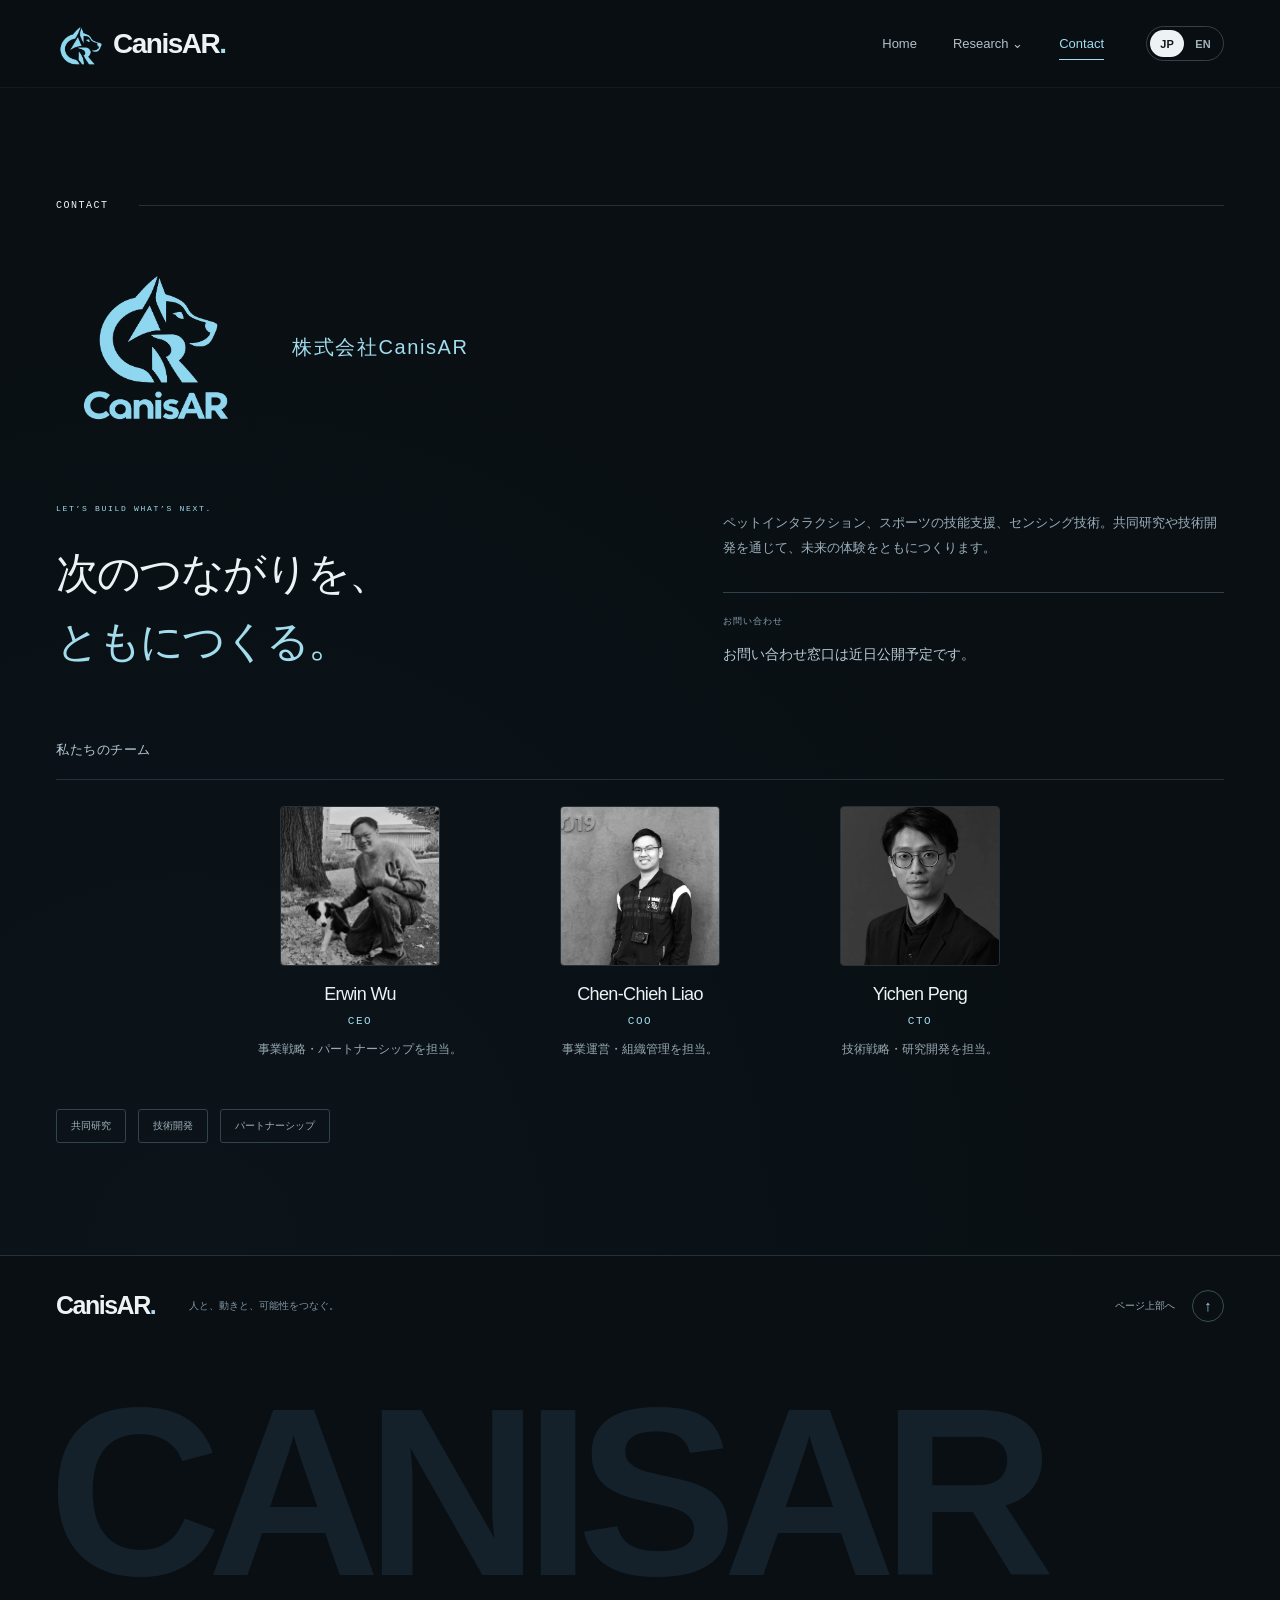
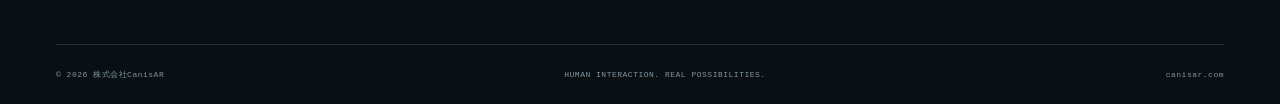
==== contact.html @ e6633519 "Refresh stylesheet cache for brand layout" ====
<!doctype html>
<html lang="ja">
<head>
  <meta charset="utf-8">
  <meta name="viewport" content="width=device-width, initial-scale=1">
  <meta name="theme-color" content="#090f13">
  <meta name="description" content="CanisARのチームと、共同研究・技術開発・パートナーシップについて。">
  <title>お問い合わせ・チーム — CanisAR</title>
  <link rel="icon" href="assets/brand/canisar-symbol.png" type="image/png">
  <link rel="stylesheet" href="styles.css?v=brand-20261028">
  <script src="site.js" defer></script>
</head>
<body id="top" class="contact-page" data-page="contact">
  <a class="skip-link" href="#main" data-ja="本文へ移動" data-en="Skip to content">本文へ移動</a>
  <header class="site-header">
    <div class="container header-inner">
      <a class="brand" href="./" data-page-link aria-label="CanisAR home"><img class="brand-symbol" src="assets/brand/canisar-symbol.png" width="48" height="48" alt=""><span>CanisAR<span class="brand-dot">.</span></span></a>
      <nav class="main-nav" aria-label="Main navigation"><a href="index.html" data-page-link>Home</a><details class="research-menu"><summary>Research <span aria-hidden="true">⌄</span></summary><div class="research-dropdown"><a href="pet-interaction.html" data-page-link>Pet Interaction</a><a href="sports-interaction.html" data-page-link>Sports Interaction</a></div></details><a href="contact.html" data-page-link aria-current="page">Contact</a></nav>
      <div class="language-switch" role="group" aria-label="Language"><button type="button" data-language="ja" lang="ja" aria-label="日本語" aria-pressed="true">JP</button><button type="button" data-language="en" lang="en" aria-label="English" aria-pressed="false">EN</button></div>
    </div>
  </header>
  <main id="main">
    <section id="contact" class="section contact-section" aria-labelledby="contact-title">
      <div class="container">
        <div class="section-kicker"><span>CONTACT</span><span class="section-line"></span></div>
        <div class="company-identity"><img src="assets/brand/canisar-lockup.png" width="1254" height="1254" alt="CanisAR" loading="lazy"><p data-ja="株式会社CanisAR" data-en="CanisAR Inc.">株式会社CanisAR</p></div>
        <div class="contact-layout">
          <div><p class="eyebrow contact-eyebrow">LET’S BUILD WHAT’S NEXT.</p><h1 id="contact-title" class="contact-page-title"><span data-ja="次のつながりを、" data-en="A new kind of bond.">次のつながりを、</span><span class="accent" data-ja="ともにつくる。" data-en="Let’s build it together.">ともにつくる。</span></h1></div>
          <div class="contact-copy"><p data-ja="ペットインタラクション、スポーツの技能支援、センシング技術。共同研究や技術開発を通じて、未来の体験をともにつくります。" data-en="Pet interaction, sports skill support, and sensing technology. Let’s build future experiences through research collaboration and technology development.">ペットインタラクション、スポーツの技能支援、センシング技術。共同研究や技術開発を通じて、未来の体験をともにつくります。</p><div class="contact-channel" id="contact-channel"><span class="contact-caption" data-ja="お問い合わせ" data-en="GET IN TOUCH">お問い合わせ</span><p class="contact-pending" data-ja="お問い合わせ窓口は近日公開予定です。" data-en="Our contact details will be available soon.">お問い合わせ窓口は近日公開予定です。</p></div></div>
        </div>
        <div class="team" role="group" aria-labelledby="team-title">
          <h2 id="team-title" class="team-heading" data-ja="私たちのチーム" data-en="Meet the team">私たちのチーム</h2>
          <div class="team-grid">
            <article class="team-member" aria-labelledby="erwin-name">
              <div class="team-portrait">
                <img src="assets/team/erwin-wu.png" width="634" height="685" loading="lazy" decoding="async" alt="Erwin Wu — CEO">
              </div>
              <div class="team-member-info">
                <h3 id="erwin-name">Erwin Wu</h3>
                <span class="team-role">CEO</span>
                <p class="team-responsibility" data-ja="事業戦略・パートナーシップを担当。" data-en="Business strategy and partnerships.">事業戦略・パートナーシップを担当。</p>
              </div>
            </article>
            <article class="team-member" aria-labelledby="chen-chieh-name">
              <div class="team-portrait">
                <img src="assets/team/chen-chieh-liao.jpg" width="1000" height="1000" loading="lazy" decoding="async" alt="Chen-Chieh Liao — COO">
              </div>
              <div class="team-member-info">
                <h3 id="chen-chieh-name">Chen-Chieh Liao</h3>
                <span class="team-role">COO</span>
                <p class="team-responsibility" data-ja="事業運営・組織管理を担当。" data-en="Business operations and organizational management.">事業運営・組織管理を担当。</p>
              </div>
            </article>
            <article class="team-member" aria-labelledby="yichen-name">
              <div class="team-portrait">
                <img src="assets/team/yichen-peng.jpg" width="1080" height="1276" loading="lazy" decoding="async" alt="Yichen Peng — CTO">
              </div>
              <div class="team-member-info">
                <h3 id="yichen-name">Yichen Peng</h3>
                <span class="team-role">CTO</span>
                <p class="team-responsibility" data-ja="技術戦略・研究開発を担当。" data-en="Technology strategy and R&D.">技術戦略・研究開発を担当。</p>
              </div>
            </article>
          </div>
        </div>
        <div class="contact-topics"><span data-ja="共同研究" data-en="Research collaboration">共同研究</span><span data-ja="技術開発" data-en="Technology development">技術開発</span><span data-ja="パートナーシップ" data-en="Partnerships">パートナーシップ</span></div>
      </div>
    </section>
  </main>
  <footer class="site-footer"><div class="container"><div class="footer-top"><a class="brand footer-brand" href="./" data-page-link>CanisAR<span class="brand-dot">.</span></a><p data-ja="人と、動きと、可能性をつなぐ。" data-en="Human interaction. Real possibilities.">人と、動きと、可能性をつなぐ。</p><a class="back-top" href="#top"><span data-ja="ページ上部へ" data-en="Back to top">ページ上部へ</span><span aria-hidden="true">↑</span></a></div><div class="footer-wordmark" aria-hidden="true">CANISAR</div><div class="footer-bottom"><span data-ja="© 2026 株式会社CanisAR" data-en="© 2026 CanisAR Inc.">© 2026 株式会社CanisAR</span><span>HUMAN INTERACTION. REAL POSSIBILITIES.</span><span>canisar.com</span></div></div></footer>
</body>
</html>
---- styles.css ----
:root {
  color-scheme:dark;
  --background:#090f13;
  --surface:#101a20;
  --text:#edf3f5;
  --muted:#98a8b1;
  --accent:#a2dced;
  --line:#253138;
  --max-width:1280px;
  --font:"Helvetica Neue",Arial,"Hiragino Kaku Gothic ProN","Yu Gothic",Meiryo,sans-serif;
}

* {
  box-sizing:border-box;
}

html {
  scroll-behavior:smooth;
  scroll-padding-top:110px;
}

body {
  margin:0;
  background:var(--background);
  color:var(--text);
  font-family:var(--font);
  -webkit-font-smoothing:antialiased;
}

::selection {
  background:var(--accent);
  color:var(--background);
}

a {
  color:inherit;
  text-decoration:none;
}

button {
  font:inherit;
}

button,a {
  -webkit-tap-highlight-color:transparent;
}

a:focus-visible,button:focus-visible {
  outline:2px solid var(--accent);
  outline-offset:6px;
}

img,svg {
  display:block;
  max-width:100%;
}

p,h1,h2,h3,figure {
  margin:0;
}

p {
  line-height:1.9;
}

.container {
  width:min(var(--max-width),calc(100% - 112px));
  margin-inline:auto;
}

.accent {
  color:var(--accent);
}

.mono,.eyebrow,.section-kicker,.pillar-label,.hero-baseline,.visual-topline,.visual-caption-note,.research-visual-label,.research-visual-footer,.research-meta,.contact-caption,.footer-bottom {
  font-family:"SFMono-Regular",Consolas,"Liberation Mono",monospace;
}

.skip-link {
  position:fixed;
  top:-80px;
  left:24px;
  z-index:100;
  padding:14px 20px;
  background:var(--accent);
  color:var(--background);
}

.skip-link:focus {
  top:20px;
}

.site-header {
  position:sticky;
  top:0;
  z-index:20;
  height:88px;
  border-bottom:1px solid #edf3f50c;
  background:#090f13ed;
  backdrop-filter:blur(18px);
}

.header-inner {
  display:flex;
  align-items:center;
  height:100%;
  gap:42px;
}

.brand {
  display:inline-flex;
  align-items:center;
  gap:9px;
  font-size:28px;
  line-height:1;
  font-weight:650;
  letter-spacing:-1.5px;
}

.brand svg {
  width:33px;
  height:33px;
  fill:none;
  stroke:var(--accent);
  stroke-width:1.4;
  stroke-linejoin:round;
}

.brand-dot {
  color:var(--accent);
}

.main-nav {
  display:flex;
  align-items:center;
  gap:36px;
  margin-left:auto;
}

.main-nav a {
  position:relative;
  padding:12px 0;
  color:#b4c0c7;
  font-size:13px;
  transition:color .2s;
}

.main-nav a:hover,.main-nav a[aria-current] {
  color:var(--accent);
}

.main-nav a::after {
  content:"";
  position:absolute;
  bottom:3px;
  left:0;
  right:0;
  height:1px;
  background:var(--accent);
  transform:scaleX(0);
  transform-origin:left;
  transition:transform .2s;
}

.main-nav a[aria-current]::after {
  transform:scaleX(1);
}

.language-switch {
  display:flex;
  border:1px solid #354148;
  padding:3px;
  border-radius:30px;
  gap:2px;
}

.language-switch button {
  min-width:34px;
  height:27px;
  padding:0 7px;
  border:0;
  border-radius:20px;
  background:transparent;
  color:#a4b2ba;
  font-size:11px;
  font-weight:600;
  cursor:pointer;
  transition:background .2s,color .2s;
}

.language-switch button[aria-pressed="true"] {
  color:#0d171c;
  background:var(--text);
}

.language-switch button:hover:not([aria-pressed="true"]) {
  color:white;
  background:#26343b;
}

.hero {
  position:relative;
  min-height:744px;
  display:grid;
  grid-template-columns:1.13fr 1fr;
  align-items:center;
  padding-top:70px;
  padding-bottom:102px;
}

.hero-copy {
  z-index:2;
  position:relative;
  padding-bottom:20px;
}

.eyebrow {
  display:flex;
  align-items:center;
  gap:10px;
  color:var(--accent);
  font-size:10px;
  letter-spacing:1.7px;
  line-height:1.6;
  font-weight:400;
}

.status-dot {
  width:5px;
  height:5px;
  flex:0 0 5px;
  border-radius:100%;
  background:var(--accent);
  box-shadow:0 0 9px #a2dced66;
}

h1 {
  margin-top:32px;
  font-size:clamp(37px,4.15vw,60px);
  line-height:1.5;
  letter-spacing:-.055em;
  font-weight:600;
}

h1>span,h2>span {
  display:block;
}

html[lang="en"] h1 {
  font-size:clamp(50px,5.2vw,78px);
  line-height:1.1;
  letter-spacing:-.065em;
  margin-top:32px;
}

.hero-description {
  max-width:470px;
  margin-top:26px;
  color:var(--muted);
  font-size:14px;
  line-height:2.1;
}

html[lang="en"] .hero-description {
  font-size:16px;
  line-height:1.8;
  max-width:450px;
}

.hero-actions {
  display:flex;
  flex-wrap:wrap;
  gap:14px;
  margin-top:35px;
}

.button {
  display:inline-flex;
  align-items:center;
  justify-content:space-between;
  gap:30px;
  min-height:48px;
  padding:13px 22px;
  border:1px solid transparent;
  border-radius:3px;
  font-size:12px;
  font-weight:600;
  transition:background .2s,border-color .2s,transform .2s;
}

.button:hover {
  transform:translateY(-2px);
}

.button-primary {
  background:var(--text);
  color:#10191f;
}

.button-primary:hover {
  background:var(--accent);
}

.button-outline {
  border-color:#46535c;
  color:#d7e0e4;
}

.button-outline:hover {
  border-color:var(--accent);
  background:#16232b;
}

.button>span:last-child {
  font-size:18px;
  font-weight:400;
}

.hero-visual {
  position:relative;
  width:115%;
  margin-left:-6%;
  align-self:center;
}

.companion {
  position:relative;
  width:100%;
  height:auto;
}

.visual-topline {
  position:absolute;
  top:30px;
  left:15%;
  right:5%;
  display:flex;
  justify-content:space-between;
  align-items:center;
  color:#7d99a6;
  font-size:8px;
  letter-spacing:1.4px;
}

.visual-topline>span:first-child {
  display:flex;
  align-items:center;
  gap:7px;
}

.visual-topline i {
  width:4px;
  height:4px;
  background:#a2dced;
  border-radius:50%;
}

.hero-visual figcaption {
  position:absolute;
  bottom:10%;
  left:14%;
  right:5%;
  display:flex;
  align-items:center;
  gap:12px;
  font-size:10px;
  color:#a7bbc6;
}

.crosshair {
  color:var(--accent);
  font:24px monospace;
  font-weight:200;
}

.visual-caption-note {
  margin-left:auto;
  color:#708893;
  font-size:7px;
  letter-spacing:1px;
}

.hero-baseline {
  position:absolute;
  bottom:0;
  width:100%;
  display:flex;
  justify-content:space-between;
  align-items:center;
  gap:20px;
  padding-block:24px;
  border-top:1px solid var(--line);
  color:#7f949f;
  font-size:9px;
  letter-spacing:1.15px;
}

.hero-baseline>span::before {
  content:"+";
  margin-right:12px;
  color:#91b4c4;
}

.hero-baseline a {
  font-size:8px;
  letter-spacing:1px;
  color:#a5b6c0;
}

.hero-baseline a span {
  margin-left:20px;
  font-size:15px;
}

.section {
  padding-block:112px;
}

.section-kicker {
  display:flex;
  align-items:center;
  gap:18px;
  font-size:10px;
  letter-spacing:1.5px;
}

.section-number {
  color:#7b949f;
}

.section-line {
  flex:1;
  height:1px;
  background:var(--line);
  margin-left:12px;
}

h2,.contact-page-title {
  font-size:clamp(30px,3.35vw,46px);
  line-height:1.6;
  letter-spacing:-.045em;
  font-weight:500;
}

html[lang="en"] h2,html[lang="en"] .contact-page-title {
  line-height:1.2;
  font-size:clamp(32px,3.5vw,49px);
  letter-spacing:-.05em;
}

.vision-intro {
  display:grid;
  grid-template-columns:1fr 1fr;
  gap:9%;
  margin-top:54px;
  align-items:start;
}

.vision-copy p {
  font-size:13px;
  color:var(--muted);
  line-height:2.05;
}

.vision-copy .lead {
  font-size:18px;
  line-height:1.85;
  color:#dfe8ed;
  margin-bottom:20px;
  max-width:445px;
}

html[lang="en"] .vision-copy p {
  font-size:15px;
  line-height:1.8;
}

html[lang="en"] .vision-copy .lead {
  font-size:21px;
  line-height:1.5;
}

.vision-pillars {
  display:grid;
  grid-template-columns:repeat(3,1fr);
  gap:42px;
  margin-top:72px;
}

.pillar {
  border-top:1px solid #3a4b55;
  padding-top:21px;
}

.pillar-heading {
  display:flex;
  align-items:center;
  justify-content:space-between;
  height:44px;
  margin-bottom:24px;
}

.pillar-heading .mono {
  font-size:11px;
  color:#6e8b9b;
}

.pillar-heading svg {
  width:56px;
  height:44px;
  stroke:var(--accent);
  fill:none;
  stroke-width:1.15;
}

.pillar h3 {
  font-size:17px;
  line-height:1.6;
  letter-spacing:-.03em;
  font-weight:500;
  margin-bottom:13px;
}

.pillar p {
  font-size:12px;
  line-height:2;
  color:var(--muted);
}

html[lang="en"] .pillar h3 {
  font-size:20px;
}

html[lang="en"] .pillar p {
  font-size:14px;
  line-height:1.85;
}

.pillar-label {
  display:block;
  margin-top:26px;
  color:#79929f;
  font-size:8px;
  letter-spacing:1.3px;
}

.research-section {
  background:#0d151a;
  border-block:1px solid #1b282f;
}

.section-heading-row {
  margin-top:48px;
  display:grid;
  grid-template-columns:1.15fr 1fr;
  align-items:end;
  gap:12%;
}

.section-heading-row>p {
  font-size:13px;
  color:var(--muted);
  max-width:370px;
  padding-bottom:8px;
}

html[lang="en"] .section-heading-row>p {
  font-size:15px;
}

.research-feature {
  display:grid;
  grid-template-columns:1.05fr 1fr;
  margin-top:49px;
  background:#111d24;
  border:1px solid #2c3b44;
  border-radius:6px;
  overflow:hidden;
}

.research-visual {
  position:relative;
  align-content:center;
  display:grid;
  padding:29px 28px 24px;
  border-right:1px solid #2c3b44;
  background:radial-gradient(ellipse at 45% 50%,#19303b50,#101a2000 75%);
}

.research-visual-label,.research-visual-footer {
  display:flex;
  justify-content:space-between;
  gap:12px;
  color:#8da7b4;
  font-size:8px;
  letter-spacing:1.2px;
}

.research-visual-label {
  position:absolute;
  top:27px;
  left:28px;
  right:28px;
}

.interaction-figure {
  width:100%;
  height:auto;
  margin-top:27px;
}

.capture-stream {
  height:34px;
  display:flex;
  align-items:center;
  justify-content:space-between;
  padding-inline:10px;
  margin:6px 0 26px;
  border-block:1px solid #253740;
}

.capture-stream i {
  width:2px;
  height:6px;
  background:#8fd2e9;
  opacity:.45;
}

.capture-stream i:nth-child(3n) {
  height:15px;
  opacity:.7;
}

.capture-stream i:nth-child(4n) {
  height:22px;
  opacity:.4;
}

.capture-stream i:nth-child(7n) {
  height:11px;
  opacity:.9;
}

.research-visual-footer {
  color:#6f8b9a;
  font-size:7px;
  letter-spacing:.9px;
}

.research-content {
  padding:35px 38px 33px;
}

.research-meta {
  display:flex;
  align-items:center;
  justify-content:space-between;
  gap:12px;
  color:#7c97a6;
  font-size:9px;
}

.tag {
  padding:5px 8px;
  border:1px solid #35515e;
  border-radius:2px;
  color:#a6cbdc;
  font-size:7px;
  letter-spacing:.6px;
}

.research-content h3 {
  font-size:47px;
  font-weight:500;
  letter-spacing:-2px;
  margin-top:27px;
}

.research-content .paper-title {
  color:#b9cbd6;
  font-size:12px;
  line-height:1.7;
  margin-top:9px;
  max-width:330px;
}

.research-content>p:not(.paper-title) {
  color:#99adba;
  font-size:12px;
  line-height:2;
  margin-top:21px;
}

html[lang="en"] .research-content>p:not(.paper-title) {
  font-size:14px;
  line-height:1.8;
}

.research-stats {
  display:grid;
  grid-template-columns:1.25fr 1fr 1fr;
  border-block:1px solid #2d414e;
  padding:21px 0;
  margin:25px 0;
}

.research-stats>div {
  display:flex;
  flex-direction:column;
  gap:7px;
}

.research-stats strong {
  font-size:31px;
  line-height:1;
  letter-spacing:-1px;
  font-weight:400;
}

.research-stats strong>span {
  font-size:23px;
  margin-left:2px;
}

.research-stats div>span {
  font-size:9px;
  color:#96abb7;
}

.text-link {
  display:inline-flex;
  justify-content:space-between;
  align-items:center;
  gap:24px;
  font-size:12px;
  color:var(--accent);
  border-bottom:1px solid #597a8b;
  padding-bottom:7px;
  transition:color .2s;
}

.text-link:hover {
  color:white;
}

.text-link>span:last-child {
  font-size:17px;
}

.research-note {
  display:flex;
  align-items:center;
  justify-content:space-between;
  gap:25px;
  margin-top:23px;
}

.research-note p {
  display:flex;
  align-items:center;
  gap:12px;
  font-size:10px;
  color:#8da3b0;
}

.note-mark {
  font-size:21px;
  color:#83b6cd;
}

.research-note>span {
  color:#748d9c;
  font-size:8px;
  white-space:nowrap;
}

.research-media {
  margin-top:72px;
  padding-top:40px;
  border-top:1px solid var(--line);
}

.media-heading {
  display:flex;
  align-items:end;
  justify-content:space-between;
  gap:40px;
  margin-bottom:28px;
}

.media-heading .eyebrow,.prototype-copy .eyebrow,.gaussian-copy .eyebrow {
  color:var(--accent);
  font-size:9px;
  letter-spacing:1.8px;
  margin-bottom:14px;
}

.media-heading h3,.prototype-copy h3,.gaussian-copy h3 {
  font-size:clamp(25px,2.5vw,34px);
  font-weight:500;
  line-height:1.5;
  letter-spacing:-.8px;
}

.media-heading>p {
  max-width:340px;
  color:var(--muted);
  font-size:12px;
}

.capture-feature {
  min-width:0;
  max-width:1040px;
  margin-inline:auto;
}

.capture-feature video,.prototype-video video {
  display:block;
  width:100%;
  height:auto;
  aspect-ratio:16/9;
  object-fit:contain;
  background:#090f13;
  border:1px solid #2c3b44;
  border-radius:4px;
}

.capture-feature video {
  aspect-ratio:1920/922;
}

video:focus-visible {
  outline:2px solid var(--accent);
  outline-offset:5px;
}

.capture-caption {
  display:flex;
  justify-content:space-between;
  align-items:end;
  gap:24px;
  padding-top:20px;
}

.media-index {
  display:block;
  color:#819caa;
  font-size:8px;
  letter-spacing:1px;
}

.capture-caption h4 {
  margin:10px 0 0;
  font-size:18px;
  line-height:1.6;
  font-weight:500;
}

.capture-caption p {
  max-width:370px;
  color:var(--muted);
  font-size:12px;
  line-height:1.8;
}

.gaussian-showcase {
  position:relative;
  isolation:isolate;
  display:flex;
  flex-direction:column;
  justify-content:space-between;
  min-height:460px;
  gap:160px;
  margin-top:64px;
  padding:36px 32px 28px;
  border-block:1px solid var(--line);
  overflow:hidden;
}

.gaussian-background {
  position:absolute;
  inset:0;
  z-index:-2;
  display:grid;
  grid-template-columns:repeat(2,minmax(0,1fr));
  align-items:center;
  opacity:.42;
  pointer-events:none;
  mask-image:linear-gradient(transparent,#000 18%,#000 80%,transparent);
}

.gaussian-background video {
  display:block;
  width:100%;
  height:100%;
  min-height:0;
  object-fit:cover;
  filter:saturate(.65);
}

.gaussian-showcase::after {
  content:"";
  position:absolute;
  inset:0;
  z-index:-1;
  background:linear-gradient(#0d151abf,transparent 48%,#0d151a80);
  pointer-events:none;
}

.gaussian-copy {
  max-width:510px;
}

.gaussian-copy>p:not(.eyebrow) {
  margin-top:12px;
  color:#b6c4cc;
  font-size:12px;
  line-height:1.9;
}

.gaussian-footer,.gaussian-links {
  display:flex;
  align-items:center;
  flex-wrap:wrap;
  gap:24px;
}

.gaussian-footer {
  justify-content:space-between;
}

.motion-toggle {
  display:inline-flex;
  align-items:center;
  gap:9px;
  padding:10px 12px;
  border:1px solid #3b4d58;
  border-radius:3px;
  background:#0d151a99;
  color:#b6c4cc;
  font-size:11px;
  cursor:pointer;
}

.motion-toggle[hidden] {
  display:none;
}

.motion-toggle:hover {
  color:var(--text);
  border-color:var(--accent);
}

.motion-toggle-icon {
  width:12px;
  text-align:center;
}

.prototype-showcase {
  display:grid;
  grid-template-columns:minmax(0,1fr) minmax(0,1.7fr);
  align-items:center;
  gap:56px;
  margin-top:64px;
  padding-top:44px;
  border-top:1px solid var(--line);
}

.prototype-copy>p:not(.eyebrow) {
  margin-top:20px;
  color:var(--muted);
  font-size:13px;
}

.prototype-duration {
  display:block;
  margin-top:22px;
  color:#819caa;
  font-size:9px;
  letter-spacing:1.4px;
}

.prototype-video {
  min-width:0;
}

.prototype-video figcaption {
  margin-top:12px;
  color:#819caa;
  font-size:10px;
  line-height:1.8;
}

.contact-section {
  position:relative;
  background:radial-gradient(ellipse at 15% 100%,#172c392e,transparent 65%);
}

.contact-page-title,html[lang="en"] .contact-page-title {
  margin:0;
}

.contact-layout {
  display:grid;
  grid-template-columns:1.1fr 1fr;
  gap:10%;
  margin-top:56px;
}

.contact-eyebrow {
  font-size:8px;
  margin-bottom:23px;
}

.contact-copy {
  align-self:center;
}

.contact-copy>p {
  font-size:13px;
  color:#9baeba;
}

html[lang="en"] .contact-copy>p {
  font-size:15px;
  line-height:1.85;
}

.contact-channel {
  margin-top:32px;
  padding-top:22px;
  border-top:1px solid #31414c;
}

.contact-caption {
  display:block;
  color:#86a1af;
  font-size:9px;
  letter-spacing:1px;
  margin-bottom:13px;
}

.contact-pending {
  color:#b8cbd6;
  font-size:14px;
}

.contact-email {
  font-size:clamp(20px,2.3vw,30px);
  line-height:1.4;
  letter-spacing:-.5px;
  color:#dcebf2;
  display:flex;
  justify-content:space-between;
  gap:12px;
  align-items:center;
  overflow-wrap:anywhere;
}

.contact-email:hover {
  color:var(--accent);
}

.contact-email>span {
  color:var(--accent);
}

.team {
  margin-top:64px;
}

.team-heading,html[lang="en"] .team-heading {
  margin:0 0 26px;
  padding-bottom:18px;
  border-bottom:1px solid var(--line);
  color:#b8cbd6;
  font-size:13px;
  line-height:1.6;
  font-weight:500;
  letter-spacing:.04em;
}

.team-grid {
  display:grid;
  grid-template-columns:repeat(3,minmax(0,1fr));
  gap:40px;
  max-width:800px;
  margin-inline:auto;
}

.team-member {
  min-width:0;
  text-align:center;
}

.team-portrait {
  width:min(160px,100%);
  aspect-ratio:1;
  margin-inline:auto;
  overflow:hidden;
  background:var(--surface);
  border:1px solid var(--line);
  border-radius:4px;
}

.team-portrait img {
  width:100%;
  height:100%;
  object-fit:cover;
  object-position:center 30%;
  filter:grayscale(1);
  transition:filter .35s ease;
}

.team-member-info {
  display:flex;
  flex-direction:column;
  align-items:center;
  gap:8px;
  padding-top:16px;
}

.team-member-info h3 {
  margin:0;
  font-size:18px;
  line-height:1.4;
  font-weight:500;
  letter-spacing:-.035em;
}

.team-role {
  color:var(--accent);
  font-family:"SFMono-Regular",Consolas,"Liberation Mono",monospace;
  font-size:11px;
  letter-spacing:1.5px;
}

.team-responsibility {
  max-width:220px;
  margin-top:4px;
  color:var(--muted);
  font-size:12px;
  line-height:1.8;
  text-wrap:pretty;
}

@media (hover:hover) {
  .team-member:hover .team-portrait img {
    filter:grayscale(0);
  }
}

.contact-topics {
  margin-top:48px;
  display:flex;
  gap:12px;
}

.contact-topics span {
  border:1px solid #32434e;
  border-radius:3px;
  padding:9px 14px;
  font-size:10px;
  color:#9fb1bc;
}

.site-footer {
  padding-top:34px;
  border-top:1px solid var(--line);
  overflow:hidden;
}

.footer-top {
  display:flex;
  align-items:center;
  gap:34px;
}

.footer-brand {
  font-size:25px;
  gap:0;
}

.footer-top p {
  color:#8297a4;
  font-size:10px;
}

.back-top {
  margin-left:auto;
  display:flex;
  align-items:center;
  gap:17px;
  font-size:10px;
  color:#9aabb5;
}

.back-top>span:last-child {
  width:32px;
  height:32px;
  display:grid;
  place-items:center;
  border:1px solid #3a4c56;
  border-radius:50%;
  font-size:15px;
  color:var(--accent);
}

.footer-wordmark {
  color:#15212a;
  font-size:clamp(80px,18.75vw,270px);
  font-weight:700;
  letter-spacing:-.06em;
  line-height:1.15;
  margin:32px -8px 14px;
  user-select:none;
}

.footer-bottom {
  display:flex;
  align-items:center;
  justify-content:space-between;
  gap:20px;
  padding:24px 0;
  border-top:1px solid #20303b;
  color:#8296a3;
  font-size:8px;
  letter-spacing:.5px;
}

@media(min-width:1600px) {
  .hero {
    min-height:800px;
  }
}

@media(max-width:1100px) {
  .container {
    width:calc(100% - 72px);
  }
  .hero {
    min-height:680px;
    grid-template-columns:1.2fr 1fr;
  }
  h1 {
    font-size:4.05vw;
  }
  .hero-visual {
    width:120%;
    margin-left:-20%;
  }
  .hero-description {
    max-width:390px;
  }
  .visual-topline {
    font-size:6px;
  }
  .visual-caption-note {
    display:none;
  }
  .vision-pillars {
    gap:28px;
  }
  .section {
    padding-block:88px;
  }
  .research-content {
    padding:28px;
  }
  .research-content h3 {
    font-size:40px;
  }
  .research-visual {
    padding-inline:18px;
  }
  .research-visual-label {
    left:18px;
    right:18px;
  }
  .research-visual-footer {
    flex-wrap:wrap;
    font-size:6px;
  }
  .hero-baseline {
    font-size:8px;
    letter-spacing:.5px;
  }
  .hero-baseline a {
    display:none;
  }
  .research-note {
    align-items:start;
    flex-direction:column;
    gap:8px;
  }
  .research-note>span {
    margin-left:26px;
  }
}

@media(max-width:760px) {
  html {
    scroll-padding-top:130px;
  }
  .container {
    width:calc(100% - 44px);
  }
  .site-header {
    height:108px;
  }
  .header-inner {
    display:grid;
    grid-template-columns:1fr auto;
    gap:0 20px;
    padding-top:13px;
    padding-bottom:8px;
  }
  .brand {
    font-size:25px;
  }
  .brand svg {
    width:28px;
    height:28px;
  }
  .language-switch {
    grid-column:2;
    grid-row:1;
  }
  .main-nav {
    grid-column:1/-1;
    grid-row:2;
    width:100%;
    justify-content:space-between;
    gap:20px;
    margin-top:5px;
  }
  .main-nav a {
    font-size:11px;
    padding:9px 0;
  }
  .hero {
    display:flex;
    flex-direction:column;
    align-items:stretch;
    padding-top:58px;
    padding-bottom:0;
    min-height:0;
  }
  .hero-copy {
    padding-bottom:0;
  }
  .eyebrow {
    font-size:8px;
    letter-spacing:1.15px;
    gap:8px;
  }
  h1 {
    font-size:clamp(32px,7vw,52px);
    margin-top:25px;
    line-height:1.55;
  }
  html[lang="en"] h1 {
    font-size:clamp(42px,9.5vw,70px);
    margin-top:25px;
  }
  .hero-description {
    max-width:520px;
    margin-top:20px;
    font-size:12px;
    line-height:2.05;
  }
  html[lang="en"] .hero-description {
    font-size:14px;
  }
  .hero-actions {
    gap:11px;
    margin-top:26px;
  }
  .button {
    gap:20px;
    min-height:45px;
    font-size:11px;
    padding:11px 17px;
  }
  .hero-visual {
    width:min(100%,500px);
    margin:12px auto -4px;
  }
  .visual-topline {
    top:25px;
    left:7%;
    right:6%;
    font-size:7px;
  }
  .hero-visual figcaption {
    left:7%;
    bottom:9%;
    font-size:9px;
  }
  .hero-baseline {
    position:static;
    padding-block:19px;
    gap:12px;
    font-size:6px;
    letter-spacing:.4px;
  }
  .hero-baseline>span::before {
    display:none;
  }
  .section {
    padding-block:64px;
  }
  .section-kicker {
    font-size:9px;
    gap:13px;
  }
  .section-line {
    margin-left:7px;
  }
  .vision-intro {
    grid-template-columns:1fr;
    gap:28px;
    margin-top:34px;
  }
  h2,.contact-page-title {
    font-size:clamp(30px,6.7vw,44px);
    line-height:1.6;
  }
  html[lang="en"] h2,html[lang="en"] .contact-page-title {
    font-size:clamp(31px,7.5vw,45px);
  }
  .vision-copy .lead {
    font-size:17px;
    margin-bottom:16px;
    max-width:100%;
  }
  .vision-copy p {
    font-size:12px;
  }
  html[lang="en"] .vision-copy .lead {
    font-size:19px;
  }
  html[lang="en"] .vision-copy p {
    font-size:14px;
  }
  .vision-pillars {
    grid-template-columns:1fr;
    margin-top:40px;
    gap:28px;
  }
  .pillar {
    display:grid;
    grid-template-columns:48px 1fr;
    gap:0 20px;
    padding-top:21px;
  }
  .pillar-heading {
    grid-row:1/4;
    height:auto;
    flex-direction:column;
    justify-content:start;
    align-items:start;
    gap:16px;
    margin:0;
  }
  .pillar-heading svg {
    width:44px;
  }
  .pillar h3 {
    font-size:17px;
    margin-bottom:7px;
  }
  .pillar p {
    max-width:460px;
  }
  .pillar-label {
    margin-top:14px;
    font-size:7px;
  }
  .section-heading-row {
    grid-template-columns:1fr;
    margin-top:33px;
    gap:25px;
  }
  .section-heading-row>p {
    font-size:12px;
    max-width:100%;
  }
  .research-feature {
    grid-template-columns:1fr;
    margin-top:30px;
  }
  .research-visual {
    padding:30px 22px 22px;
    border-right:0;
    border-bottom:1px solid #2c3b44;
  }
  .research-visual-label {
    left:22px;
    right:22px;
    top:23px;
    font-size:7px;
  }
  .interaction-figure {
    max-height:310px;
    margin-top:12px;
  }
  .capture-stream {
    margin-top:0;
    margin-bottom:20px;
  }
  .research-visual-footer {
    font-size:6px;
  }
  .research-content {
    padding:28px 24px;
  }
  .research-content h3 {
    font-size:42px;
    margin-top:23px;
  }
  .research-content .paper-title {
    max-width:100%;
  }
  .research-content>p:not(.paper-title) {
    font-size:12px;
  }
  .research-stats {
    margin-block:22px;
  }
  .research-note p {
    font-size:9px;
    align-items:start;
  }
  .research-note>span {
    font-size:7px;
    white-space:normal;
  }
  .research-media {
    margin-top:44px;
    padding-top:30px;
  }
  .media-heading {
    flex-direction:column;
    align-items:start;
    gap:16px;
  }
  .media-heading>p {
    max-width:100%;
  }
  .capture-caption {
    flex-direction:column;
    align-items:start;
    gap:10px;
    padding-top:14px;
  }
  .gaussian-showcase {
    min-height:520px;
    margin-top:40px;
    padding:26px 0;
  }
  .gaussian-background {
    grid-template-columns:1fr;
    grid-template-rows:repeat(2,minmax(0,1fr));
    opacity:.34;
  }
  .gaussian-background video {
    object-fit:contain;
  }
  .gaussian-footer {
    gap:20px;
  }
  .prototype-showcase {
    grid-template-columns:1fr;
    gap:24px;
    margin-top:40px;
    padding-top:30px;
  }
  .prototype-copy>p:not(.eyebrow) {
    margin-top:16px;
  }
  .prototype-duration {
    margin-top:16px;
  }
  .contact-layout {
    grid-template-columns:1fr;
    gap:30px;
    margin-top:35px;
  }
  .contact-eyebrow {
    font-size:7px;
    margin-bottom:16px;
  }
  .contact-copy>p {
    font-size:12px;
  }
  .contact-channel {
    margin-top:27px;
  }
  .contact-topics {
    flex-wrap:wrap;
    gap:8px;
    margin-top:30px;
  }
  .team {
    margin-top:40px;
  }
  .team-grid {
    gap:14px;
  }
  .team-portrait {
    width:min(140px,100%);
  }
  .team-member-info {
    gap:6px;
    padding-top:12px;
  }
  .team-member-info h3 {
    min-height:2.8em;
    font-size:clamp(11px,3vw,14px);
  }
  .team-role {
    font-size:10px;
  }
  .team-responsibility {
    font-size:11px;
    line-height:1.7;
  }
  .contact-topics span {
    font-size:9px;
    padding:8px 10px;
  }
  .footer-top {
    gap:15px;
    flex-wrap:wrap;
  }
  .footer-brand {
    font-size:23px;
  }
  .footer-top p {
    order:3;
    flex:0 0 100%;
    font-size:9px;
  }
  .back-top {
    font-size:9px;
  }
  .footer-wordmark {
    font-size:18.6vw;
    margin:26px -3px 15px;
  }
  .footer-bottom {
    font-size:7px;
    gap:12px;
    padding-block:20px;
  }
  .footer-bottom>span:nth-child(2) {
    display:none;
  }
}

@media(max-width:360px) {
  .container {
    width:calc(100% - 36px);
  }
  h1 {
    font-size:29px;
  }
  html[lang="en"] h1 {
    font-size:39px;
  }
  .hero-actions {
    gap:9px;
  }
  .button {
    padding-inline:12px;
    gap:14px;
    font-size:10px;
  }
  .hero-baseline {
    font-size:5.5px;
  }
}

@media(prefers-reduced-motion:reduce) {
  html {
    scroll-behavior:auto;
  }
  *,*::before,*::after {
    animation:none!important;
    transition:none!important;
  }
}

/* Multi-page research navigation */
.research-menu{position:relative}.research-menu summary{cursor:pointer;list-style:none;color:#b4c0c7;font-size:13px;padding:12px 0}.research-menu summary::-webkit-details-marker{display:none}.research-menu summary.selected,.research-menu[open] summary{color:var(--accent)}.research-menu summary:focus-visible{outline:2px solid var(--accent);outline-offset:6px}.research-dropdown{position:absolute;top:100%;left:-22px;width:230px;background:#101c24;border:1px solid var(--line);box-shadow:0 18px 40px #0008;padding:12px 20px;z-index:30}.main-nav .research-dropdown a{display:block;padding:14px 0;font-size:13px}.page-intro{padding-block:88px 45px}.page-intro h1{font-size:clamp(38px,6vw,80px);line-height:1.15;margin:24px 0;letter-spacing:-2px}.page-lead{max-width:760px;color:var(--muted);font-size:18px}.topic-nav{display:flex;flex-wrap:wrap;gap:32px;padding-block:22px;border-block:1px solid var(--line);font-size:13px;color:var(--accent)}.sports-group{padding-block:64px}.sports-group-heading{display:flex;justify-content:space-between;align-items:start;gap:40px;margin:30px 0}.sports-group-heading h2{font-size:38px}.sports-group-heading p{max-width:550px;color:var(--muted)}.sports-grid{display:grid;grid-template-columns:1fr 1fr;gap:26px}.sports-card{background:var(--surface);border:1px solid var(--line);overflow:hidden}.sports-card img{width:100%;height:260px;object-fit:contain;background:#edf3f5}.sports-card-body{padding:32px}.sports-card h3{font-size:23px;line-height:1.4;margin:18px 0}.sports-card p{color:var(--muted);font-size:14px}.sports-card .authors{font-size:11px;margin-top:20px;line-height:1.7}.project-links{display:flex;gap:24px;margin-top:24px;color:var(--accent);font-size:13px}.text-card{display:flex;align-items:center;background:linear-gradient(140deg,#142733,#101a20)}.research-note{padding-block:40px 70px;font-size:12px;color:var(--muted)}.research-note a{text-decoration:underline}.research-note p+p{margin-top:14px}.direction-card{border:1px solid var(--line);background:var(--surface);padding:30px;transition:border-color .2s}.direction-card:hover{border-color:var(--accent)}.direction-card img{width:100%;height:260px;object-fit:contain;margin:18px 0}.direction-card h2{font-size:28px;margin-bottom:18px}.direction-card p{color:var(--muted)}
@media(max-width:700px){.research-menu summary{font-size:11px;padding:9px 0}.research-dropdown{left:50%;transform:translateX(-50%);width:205px}.sports-grid{grid-template-columns:1fr}.sports-group-heading{display:block}.sports-group-heading p{margin-top:18px}.sports-card-body{padding:24px}.sports-card img{height:auto;max-height:300px}.page-intro{padding-top:50px}.page-lead{font-size:15px}.topic-nav{gap:20px;font-size:11px}.sports-group{padding-block:40px}.direction-card{padding:22px}}

/* Generated home visuals preserve their full composition. */
.interaction-visual {width:100%;margin-left:0;overflow:hidden;background:transparent}
.interaction-visual .companion {-webkit-mask-image:radial-gradient(ellipse at 50% 48%,#000 35%,transparent 72%);mask-image:radial-gradient(ellipse at 50% 48%,#000 35%,transparent 72%)}
.interaction-visual .visual-topline {z-index:1;left:6%;right:6%;top:22px;color:#c2dbe9}
.interaction-visual figcaption {left:6%;right:6%;bottom:6%;color:#c2dbe9;text-shadow:0 1px 8px #000}
.direction-card img.generated-direction {height:auto;aspect-ratio:3/2;object-fit:contain;-webkit-mask-image:radial-gradient(ellipse at center,#000 40%,transparent 73%);mask-image:radial-gradient(ellipse at center,#000 40%,transparent 73%)}

/* Shared company identity */
.brand .brand-symbol{width:48px;height:48px;object-fit:contain;flex-shrink:0}
.company-identity{display:flex;align-items:center;gap:36px;margin:36px 0 48px}
.company-identity img{width:200px;height:200px;object-fit:contain}
.company-identity p{color:var(--accent);font-size:20px;letter-spacing:.08em}
@media(max-width:700px){.brand .brand-symbol{width:40px;height:40px}.company-identity{gap:20px;margin:24px 0 36px}.company-identity img{width:140px;height:140px}.company-identity p{font-size:16px}}
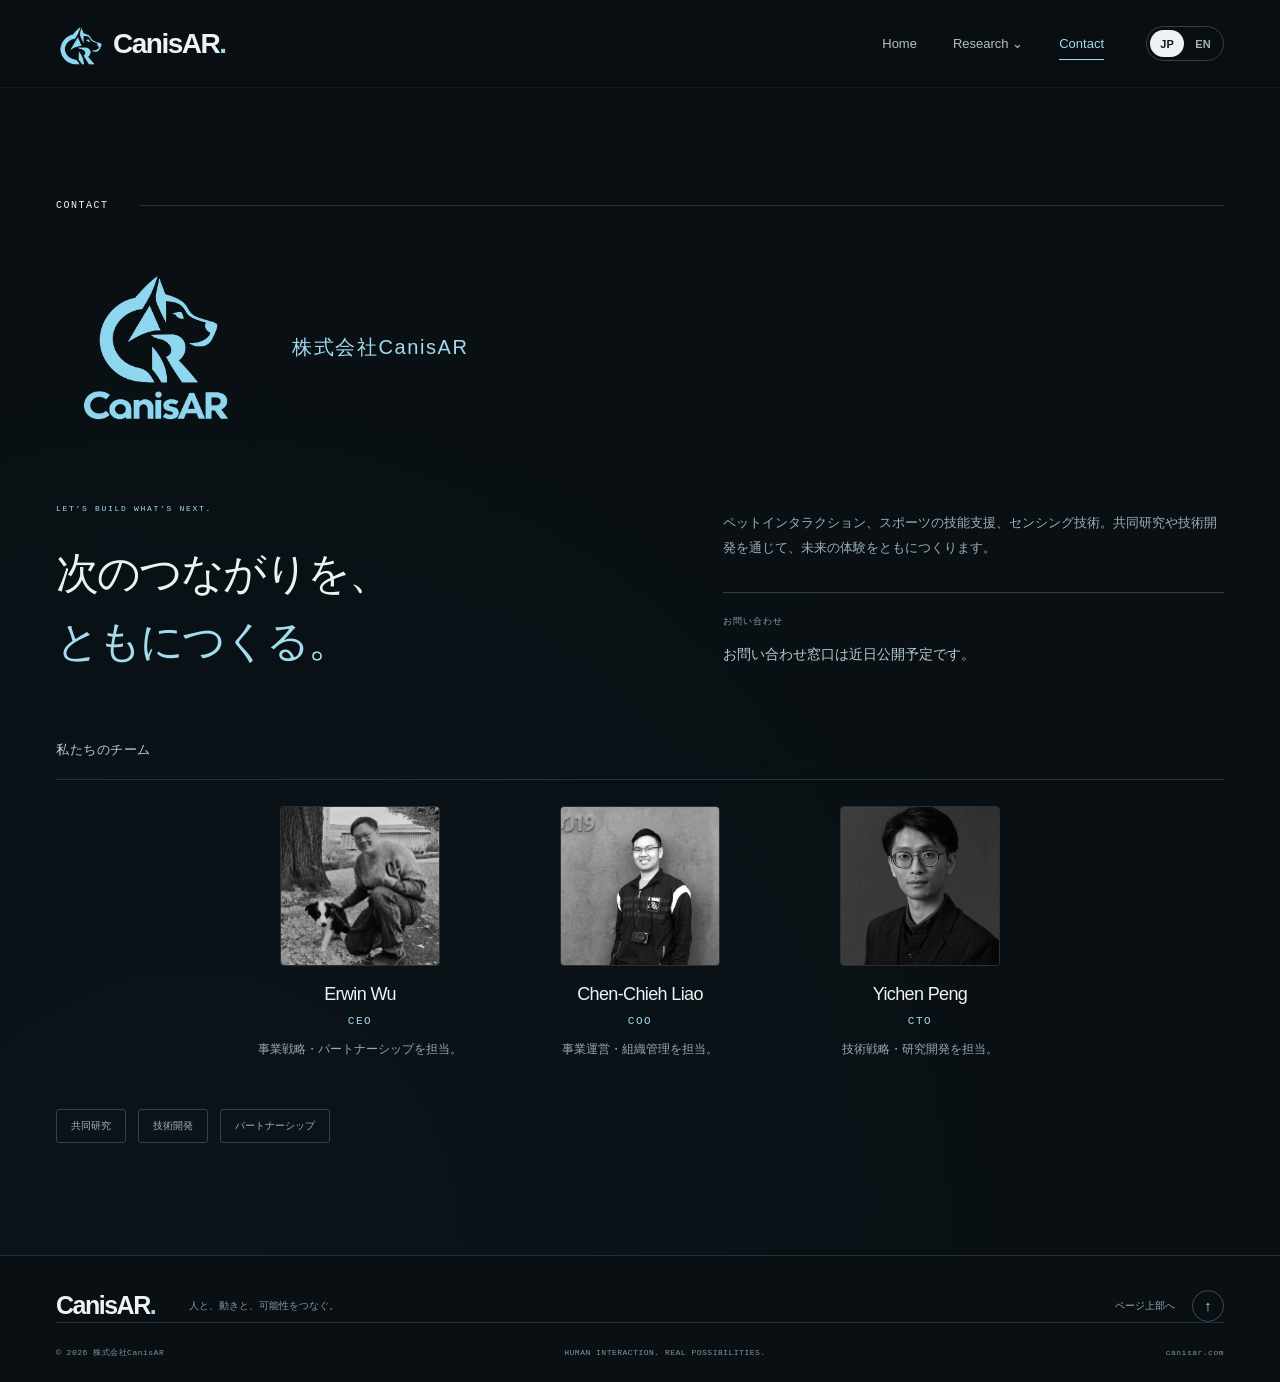
==== commit 1be37947: "Remove oversized decorative footer wordmark" ====
--- a/contact.html
+++ b/contact.html
@@ -67,6 +67,6 @@
       </div>
     </section>
   </main>
-  <footer class="site-footer"><div class="container"><div class="footer-top"><a class="brand footer-brand" href="./" data-page-link>CanisAR<span class="brand-dot">.</span></a><p data-ja="人と、動きと、可能性をつなぐ。" data-en="Human interaction. Real possibilities.">人と、動きと、可能性をつなぐ。</p><a class="back-top" href="#top"><span data-ja="ページ上部へ" data-en="Back to top">ページ上部へ</span><span aria-hidden="true">↑</span></a></div><div class="footer-wordmark" aria-hidden="true">CANISAR</div><div class="footer-bottom"><span data-ja="© 2026 株式会社CanisAR" data-en="© 2026 CanisAR Inc.">© 2026 株式会社CanisAR</span><span>HUMAN INTERACTION. REAL POSSIBILITIES.</span><span>canisar.com</span></div></div></footer>
+  <footer class="site-footer"><div class="container"><div class="footer-top"><a class="brand footer-brand" href="./" data-page-link>CanisAR<span class="brand-dot">.</span></a><p data-ja="人と、動きと、可能性をつなぐ。" data-en="Human interaction. Real possibilities.">人と、動きと、可能性をつなぐ。</p><a class="back-top" href="#top"><span data-ja="ページ上部へ" data-en="Back to top">ページ上部へ</span><span aria-hidden="true">↑</span></a></div><div class="footer-bottom"><span data-ja="© 2026 株式会社CanisAR" data-en="© 2026 CanisAR Inc.">© 2026 株式会社CanisAR</span><span>HUMAN INTERACTION. REAL POSSIBILITIES.</span><span>canisar.com</span></div></div></footer>
 </body>
 </html>
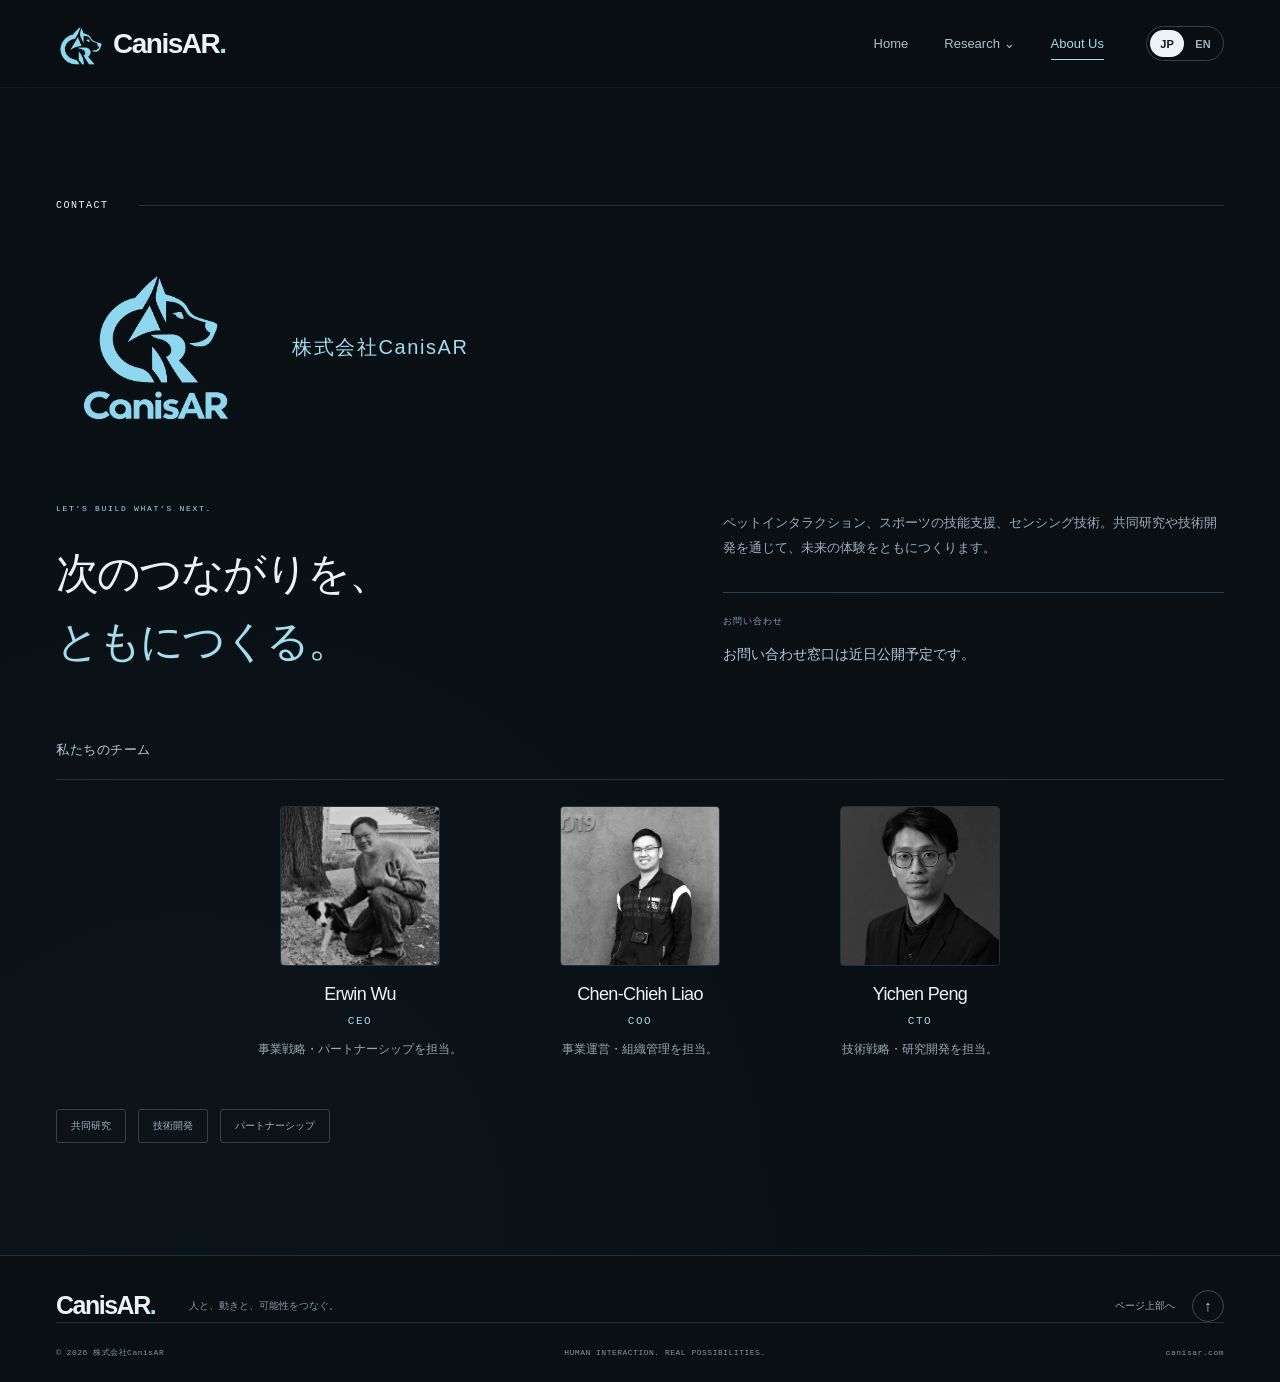
==== commit 00a5db93: "Rename Contact navigation tab to About Us" ====
--- a/contact.html
+++ b/contact.html
@@ -15,7 +15,7 @@
   <header class="site-header">
     <div class="container header-inner">
       <a class="brand" href="./" data-page-link aria-label="CanisAR home"><img class="brand-symbol" src="assets/brand/canisar-symbol.png" width="48" height="48" alt=""><span>CanisAR<span class="brand-dot">.</span></span></a>
-      <nav class="main-nav" aria-label="Main navigation"><a href="index.html" data-page-link>Home</a><details class="research-menu"><summary>Research <span aria-hidden="true">⌄</span></summary><div class="research-dropdown"><a href="pet-interaction.html" data-page-link>Pet Interaction</a><a href="sports-interaction.html" data-page-link>Sports Interaction</a></div></details><a href="contact.html" data-page-link aria-current="page">Contact</a></nav>
+      <nav class="main-nav" aria-label="Main navigation"><a href="index.html" data-page-link>Home</a><details class="research-menu"><summary>Research <span aria-hidden="true">⌄</span></summary><div class="research-dropdown"><a href="pet-interaction.html" data-page-link>Pet Interaction</a><a href="sports-interaction.html" data-page-link>Sports Interaction</a></div></details><a href="contact.html" data-page-link aria-current="page">About Us</a></nav>
       <div class="language-switch" role="group" aria-label="Language"><button type="button" data-language="ja" lang="ja" aria-label="日本語" aria-pressed="true">JP</button><button type="button" data-language="en" lang="en" aria-label="English" aria-pressed="false">EN</button></div>
     </div>
   </header>
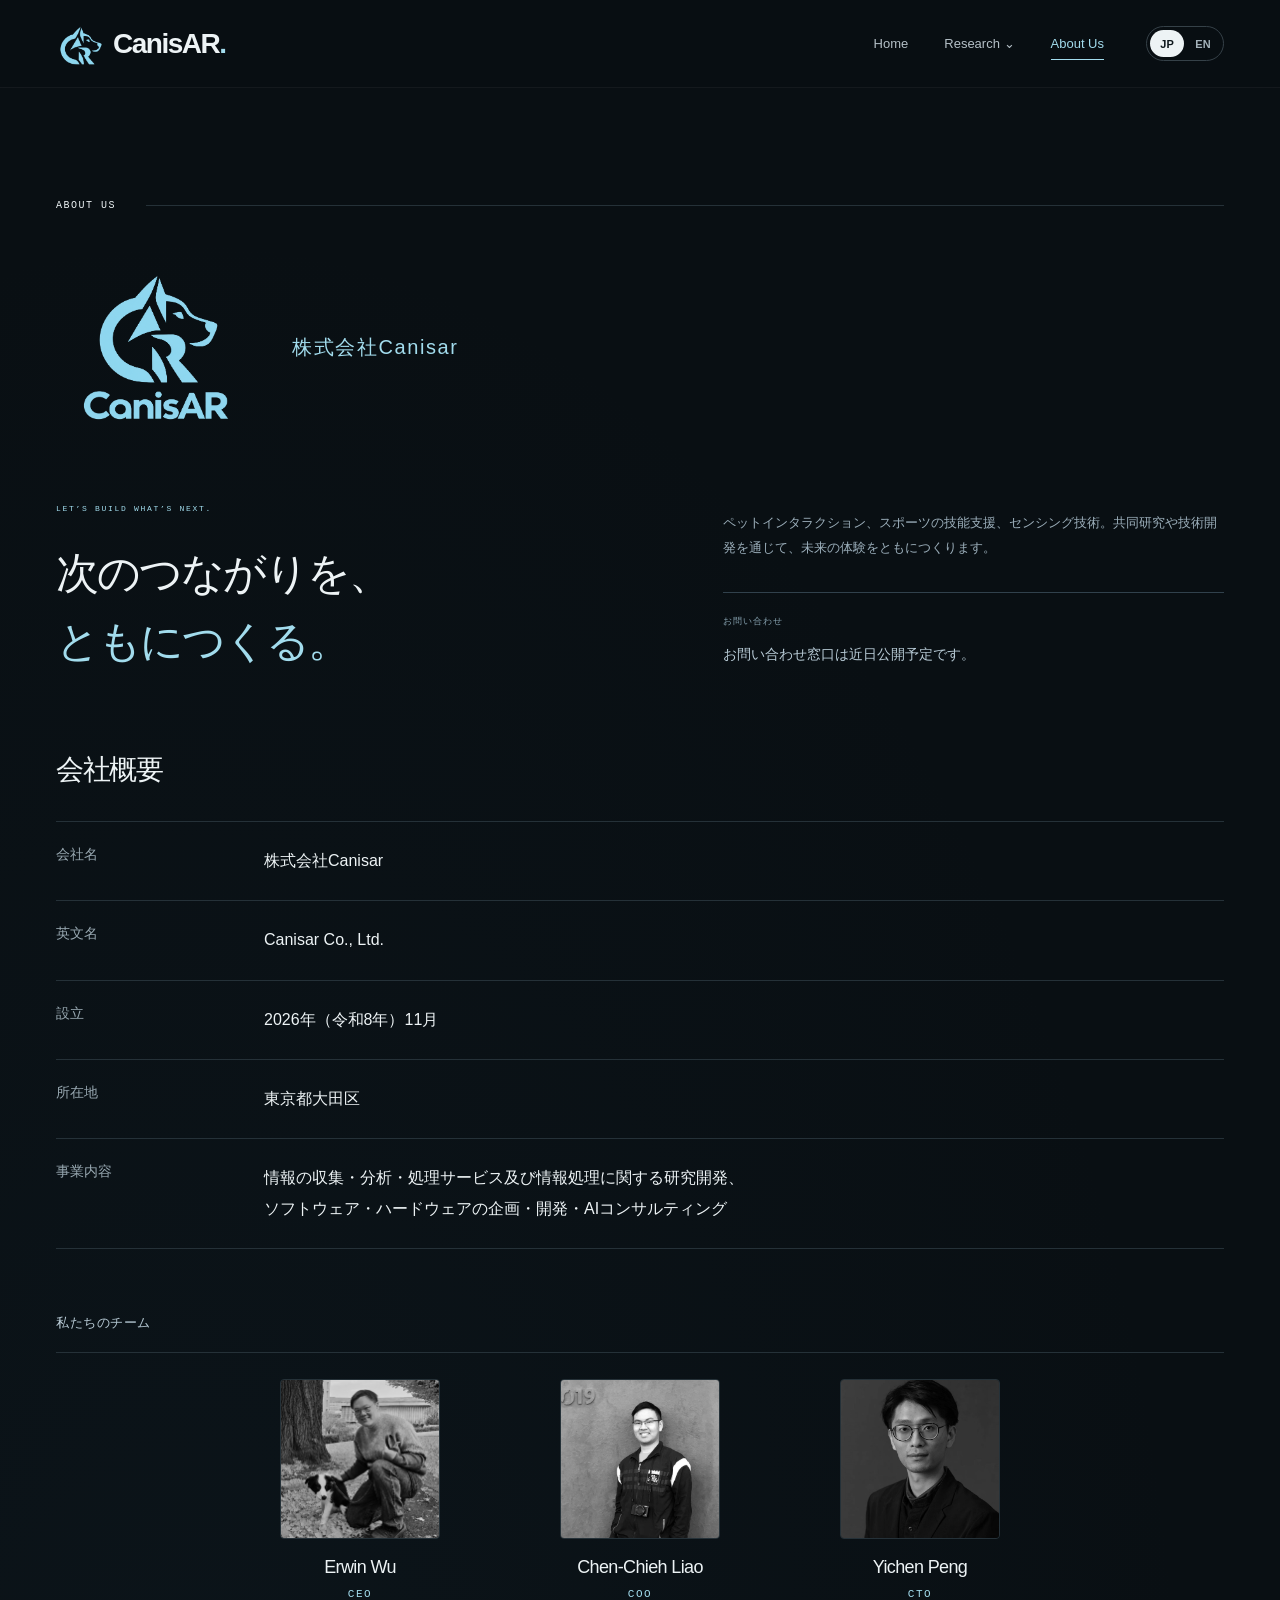
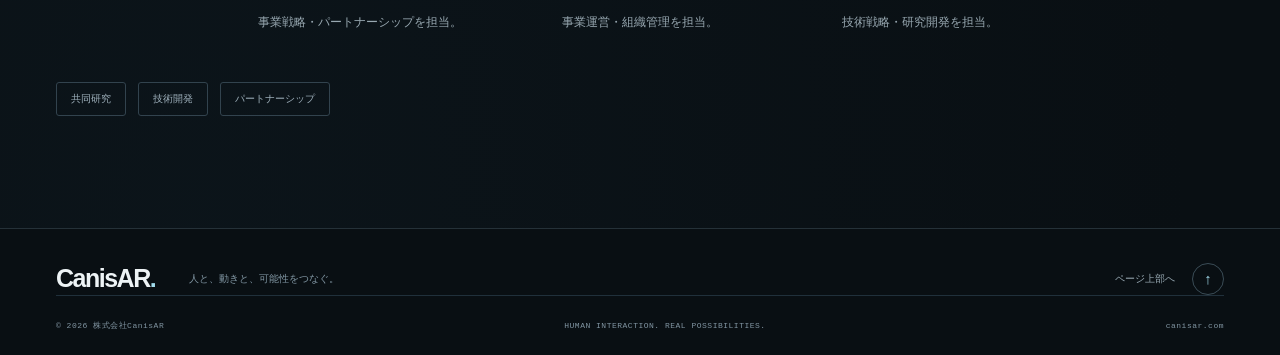
==== commit 13befc4c: "Add bilingual company profile to About Us" ====
--- a/contact.html
+++ b/contact.html
@@ -5,10 +5,10 @@
   <meta name="viewport" content="width=device-width, initial-scale=1">
   <meta name="theme-color" content="#090f13">
   <meta name="description" content="CanisARのチームと、共同研究・技術開発・パートナーシップについて。">
-  <title>お問い合わせ・チーム — CanisAR</title>
+  <title>会社概要・チーム — CanisAR</title>
   <link rel="icon" href="assets/brand/canisar-symbol.png" type="image/png">
-  <link rel="stylesheet" href="styles.css?v=brand-20261028">
-  <script src="site.js" defer></script>
+  <link rel="stylesheet" href="styles.css?v=company-20261028">
+  <script src="site.js?v=company-20261028" defer></script>
 </head>
 <body id="top" class="contact-page" data-page="contact">
   <a class="skip-link" href="#main" data-ja="本文へ移動" data-en="Skip to content">本文へ移動</a>
@@ -22,12 +22,22 @@
   <main id="main">
     <section id="contact" class="section contact-section" aria-labelledby="contact-title">
       <div class="container">
-        <div class="section-kicker"><span>CONTACT</span><span class="section-line"></span></div>
-        <div class="company-identity"><img src="assets/brand/canisar-lockup.png" width="1254" height="1254" alt="CanisAR" loading="lazy"><p data-ja="株式会社CanisAR" data-en="CanisAR Inc.">株式会社CanisAR</p></div>
+        <div class="section-kicker"><span>ABOUT US</span><span class="section-line"></span></div>
+        <div class="company-identity"><img src="assets/brand/canisar-lockup.png" width="1254" height="1254" alt="CanisAR" loading="lazy"><p data-ja="株式会社Canisar" data-en="Canisar Co., Ltd.">株式会社Canisar</p></div>
         <div class="contact-layout">
           <div><p class="eyebrow contact-eyebrow">LET’S BUILD WHAT’S NEXT.</p><h1 id="contact-title" class="contact-page-title"><span data-ja="次のつながりを、" data-en="A new kind of bond.">次のつながりを、</span><span class="accent" data-ja="ともにつくる。" data-en="Let’s build it together.">ともにつくる。</span></h1></div>
           <div class="contact-copy"><p data-ja="ペットインタラクション、スポーツの技能支援、センシング技術。共同研究や技術開発を通じて、未来の体験をともにつくります。" data-en="Pet interaction, sports skill support, and sensing technology. Let’s build future experiences through research collaboration and technology development.">ペットインタラクション、スポーツの技能支援、センシング技術。共同研究や技術開発を通じて、未来の体験をともにつくります。</p><div class="contact-channel" id="contact-channel"><span class="contact-caption" data-ja="お問い合わせ" data-en="GET IN TOUCH">お問い合わせ</span><p class="contact-pending" data-ja="お問い合わせ窓口は近日公開予定です。" data-en="Our contact details will be available soon.">お問い合わせ窓口は近日公開予定です。</p></div></div>
         </div>
+        <section class="company-profile" aria-labelledby="company-profile-title">
+          <h2 id="company-profile-title" data-ja="会社概要" data-en="Company Profile">会社概要</h2>
+          <dl class="company-details">
+            <div><dt data-ja="会社名" data-en="Company name">会社名</dt><dd>株式会社Canisar</dd></div>
+            <div><dt data-ja="英文名" data-en="English name">英文名</dt><dd>Canisar Co., Ltd.</dd></div>
+            <div><dt data-ja="設立" data-en="Establishment">設立</dt><dd data-ja="2026年（令和8年）11月" data-en="November 2026">2026年（令和8年）11月</dd></div>
+            <div><dt data-ja="所在地" data-en="Location">所在地</dt><dd data-ja="東京都大田区" data-en="Ota-ku, Tokyo, Japan">東京都大田区</dd></div>
+            <div><dt data-ja="事業内容" data-en="Business activities">事業内容</dt><dd><p data-ja="情報の収集・分析・処理サービス及び情報処理に関する研究開発、" data-en="Information collection, analysis and processing services; research and development in information processing;">情報の収集・分析・処理サービス及び情報処理に関する研究開発、</p><p data-ja="ソフトウェア・ハードウェアの企画・開発・AIコンサルティング" data-en="Software and hardware planning and development; AI consulting.">ソフトウェア・ハードウェアの企画・開発・AIコンサルティング</p></dd></div>
+          </dl>
+        </section>
         <div class="team" role="group" aria-labelledby="team-title">
           <h2 id="team-title" class="team-heading" data-ja="私たちのチーム" data-en="Meet the team">私たちのチーム</h2>
           <div class="team-grid">
--- a/styles.css
+++ b/styles.css
@@ -1709,3 +1709,11 @@
 .company-identity img{width:200px;height:200px;object-fit:contain}
 .company-identity p{color:var(--accent);font-size:20px;letter-spacing:.08em}
 @media(max-width:700px){.brand .brand-symbol{width:40px;height:40px}.company-identity{gap:20px;margin:24px 0 36px}.company-identity img{width:140px;height:140px}.company-identity p{font-size:16px}}
+
+.company-profile{margin-top:72px}
+.company-profile h2{font-size:28px;margin-bottom:28px}
+.company-details{margin:0;border-top:1px solid var(--line)}
+.company-details>div{display:grid;grid-template-columns:180px minmax(0,1fr);gap:28px;padding:24px 0;border-bottom:1px solid var(--line)}
+.company-details dt{color:var(--muted);font-size:14px}
+.company-details dd{margin:0;line-height:1.9;overflow-wrap:anywhere}
+@media(max-width:700px){.company-profile{margin-top:48px}.company-details>div{grid-template-columns:1fr;gap:8px;padding:20px 0}.company-profile h2{font-size:24px}}
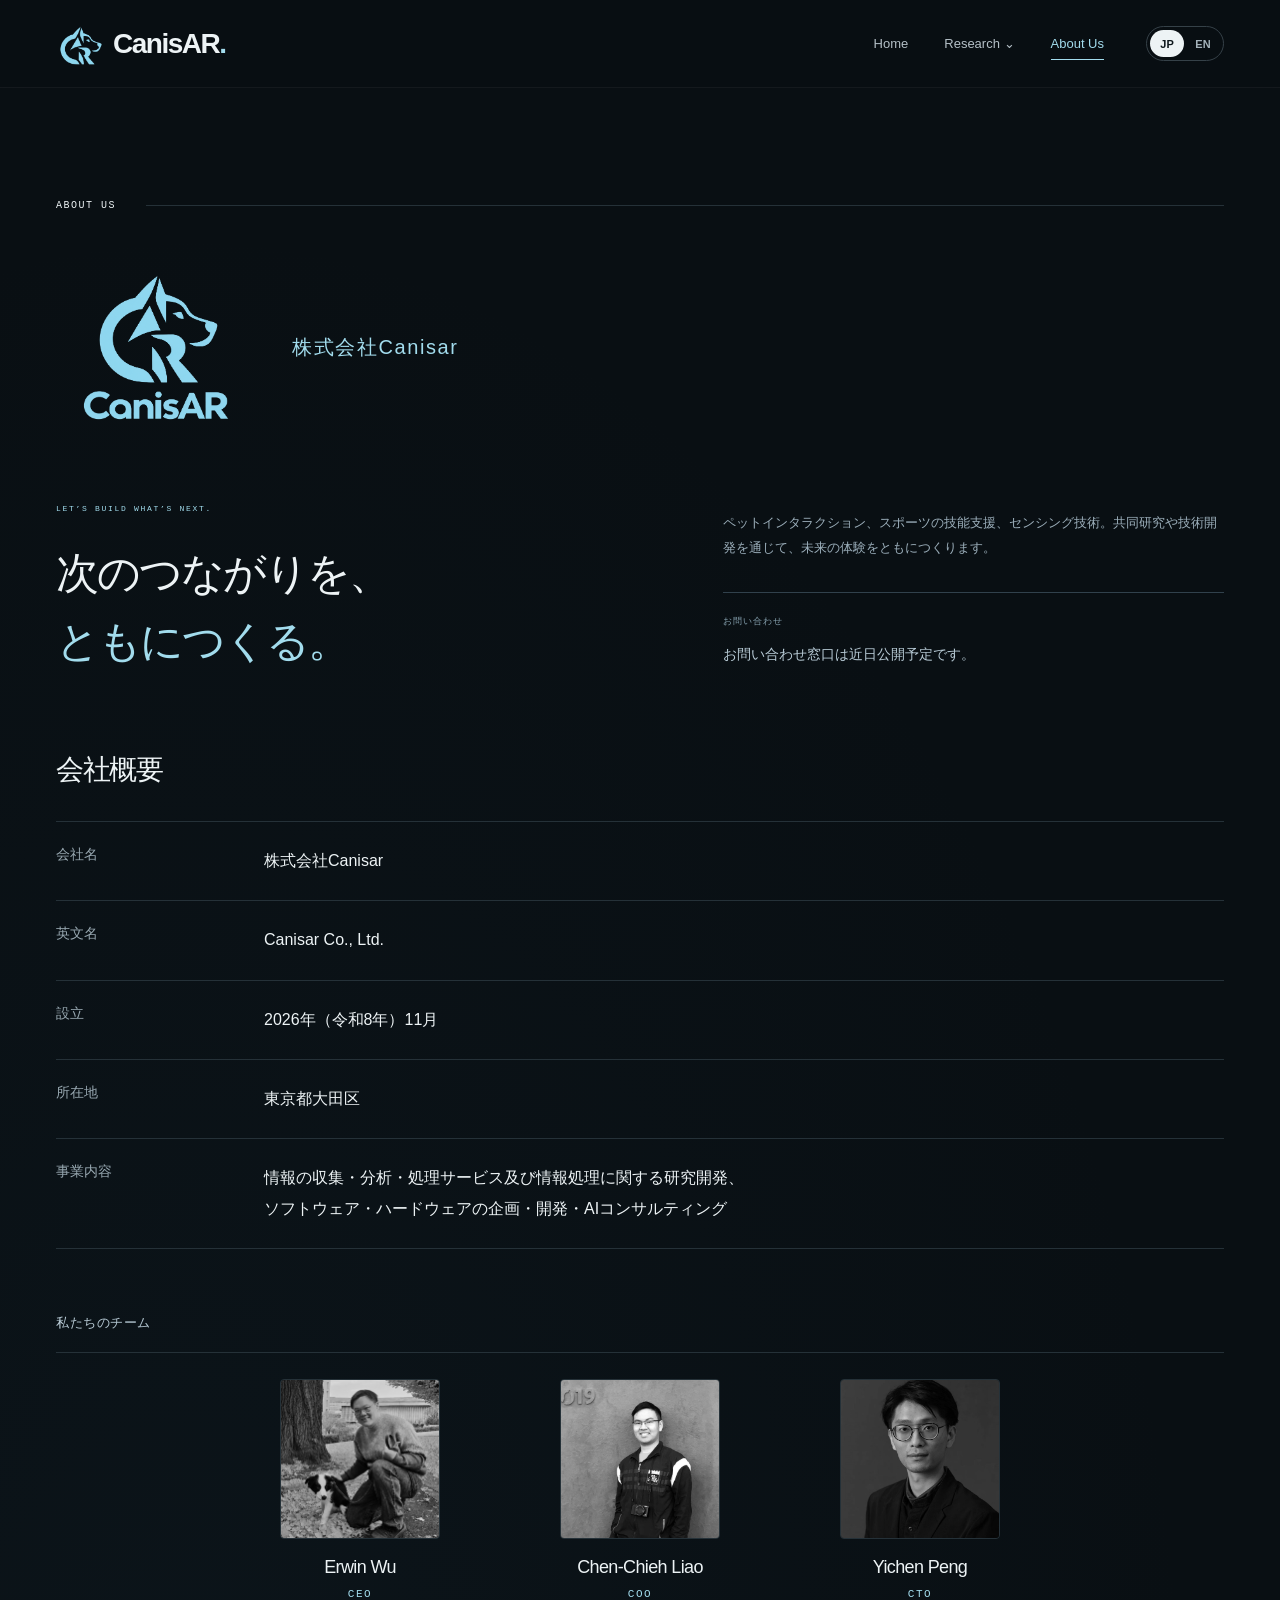
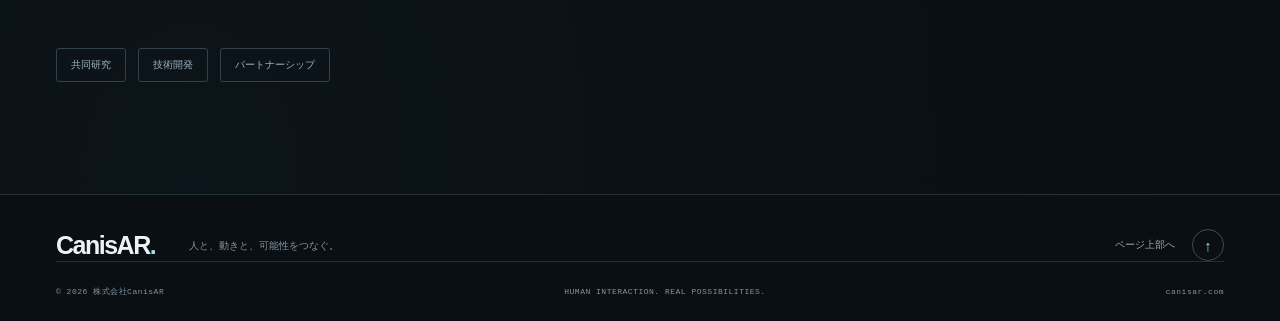
==== commit 0789a705: "Remove team role descriptions" ====
--- a/contact.html
+++ b/contact.html
@@ -48,7 +48,6 @@
               <div class="team-member-info">
                 <h3 id="erwin-name">Erwin Wu</h3>
                 <span class="team-role">CEO</span>
-                <p class="team-responsibility" data-ja="事業戦略・パートナーシップを担当。" data-en="Business strategy and partnerships.">事業戦略・パートナーシップを担当。</p>
               </div>
             </article>
             <article class="team-member" aria-labelledby="chen-chieh-name">
@@ -58,7 +57,6 @@
               <div class="team-member-info">
                 <h3 id="chen-chieh-name">Chen-Chieh Liao</h3>
                 <span class="team-role">COO</span>
-                <p class="team-responsibility" data-ja="事業運営・組織管理を担当。" data-en="Business operations and organizational management.">事業運営・組織管理を担当。</p>
               </div>
             </article>
             <article class="team-member" aria-labelledby="yichen-name">
@@ -68,7 +66,6 @@
               <div class="team-member-info">
                 <h3 id="yichen-name">Yichen Peng</h3>
                 <span class="team-role">CTO</span>
-                <p class="team-responsibility" data-ja="技術戦略・研究開発を担当。" data-en="Technology strategy and R&D.">技術戦略・研究開発を担当。</p>
               </div>
             </article>
           </div>
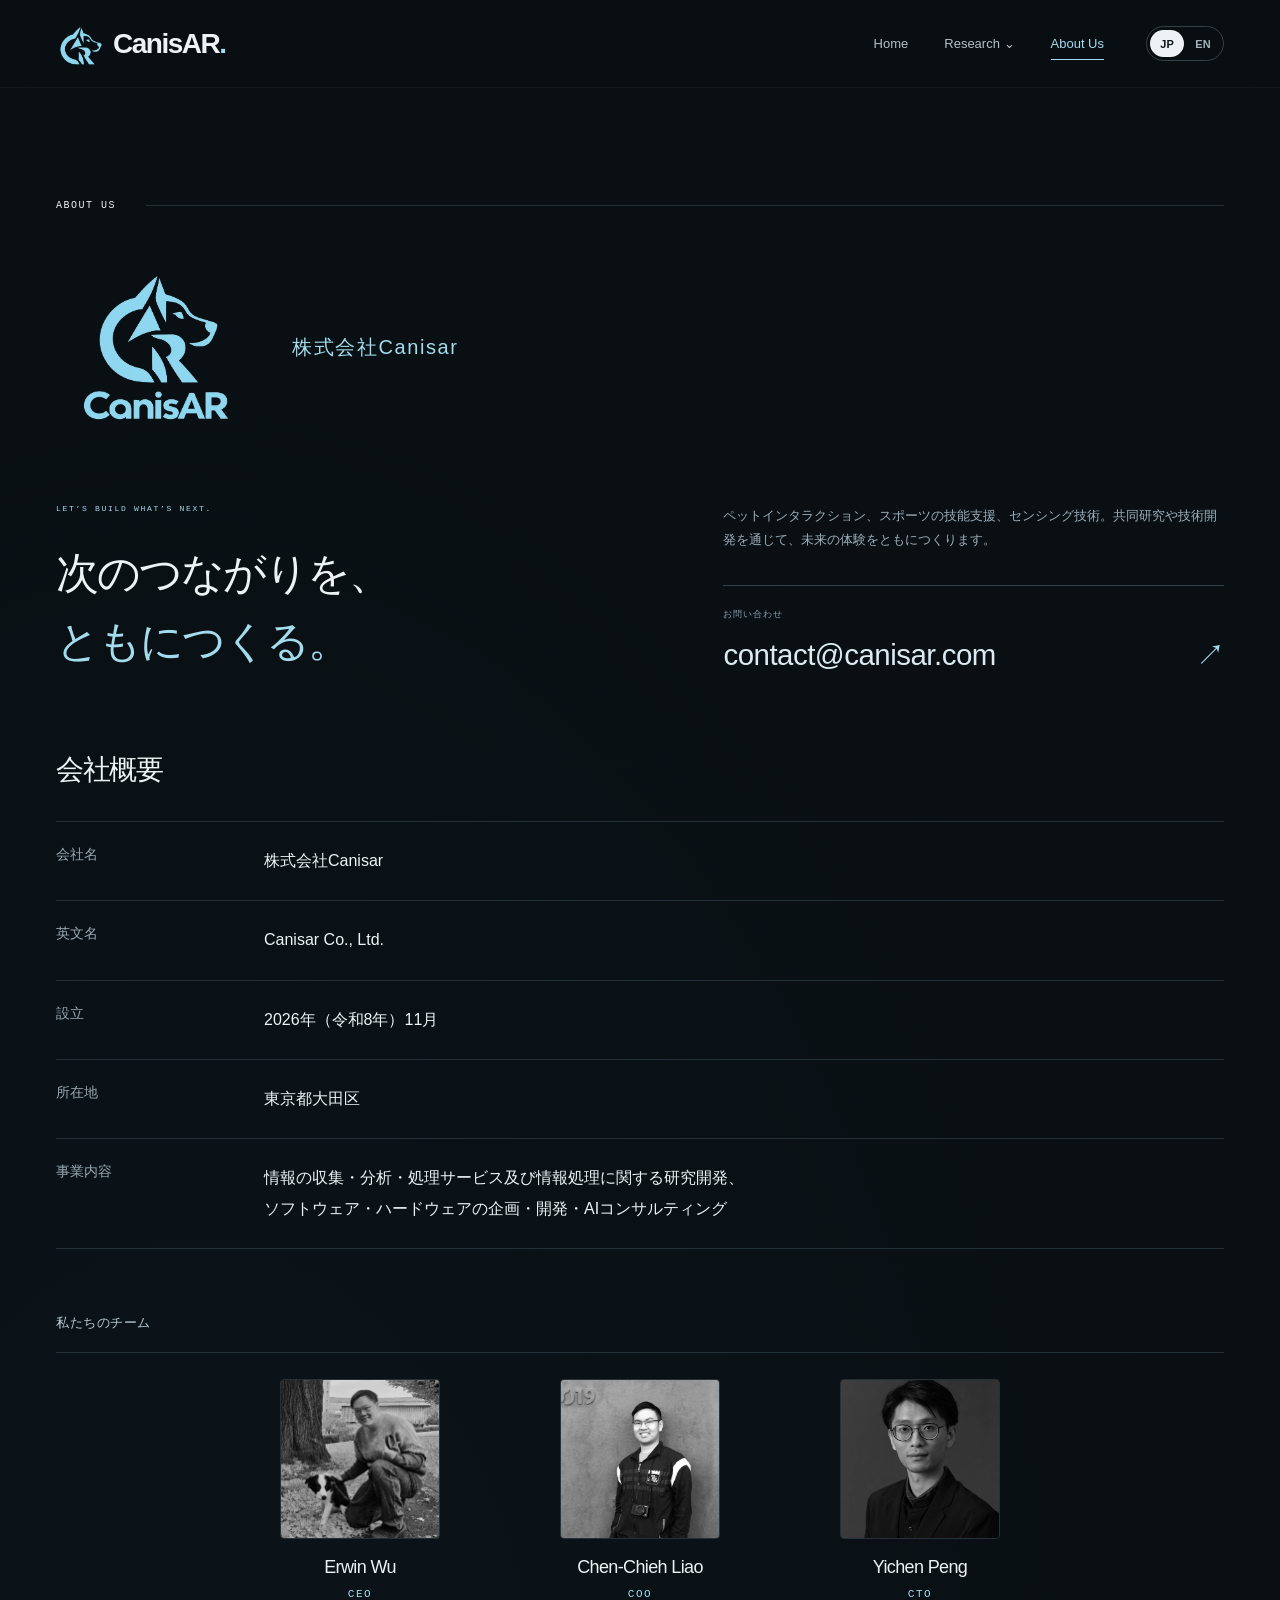
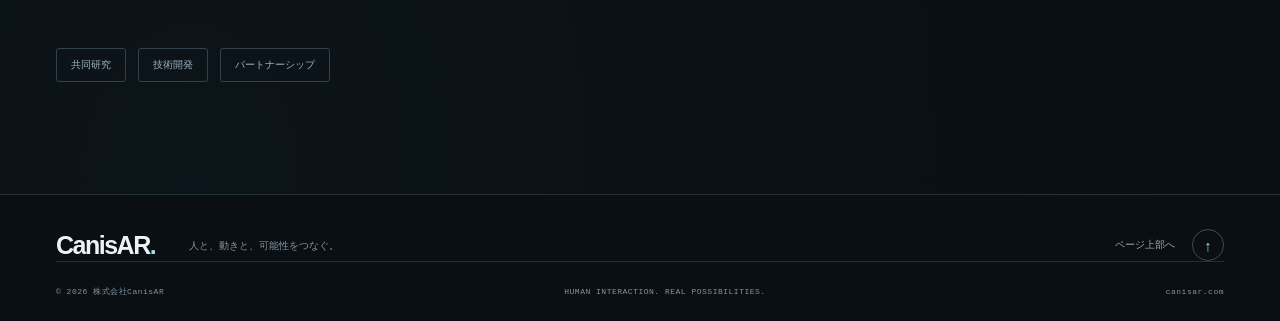
==== commit 4004f627: "Add contact email to About Us page" ====
--- a/contact.html
+++ b/contact.html
@@ -26,7 +26,7 @@
         <div class="company-identity"><img src="assets/brand/canisar-lockup.png" width="1254" height="1254" alt="CanisAR" loading="lazy"><p data-ja="株式会社Canisar" data-en="Canisar Co., Ltd.">株式会社Canisar</p></div>
         <div class="contact-layout">
           <div><p class="eyebrow contact-eyebrow">LET’S BUILD WHAT’S NEXT.</p><h1 id="contact-title" class="contact-page-title"><span data-ja="次のつながりを、" data-en="A new kind of bond.">次のつながりを、</span><span class="accent" data-ja="ともにつくる。" data-en="Let’s build it together.">ともにつくる。</span></h1></div>
-          <div class="contact-copy"><p data-ja="ペットインタラクション、スポーツの技能支援、センシング技術。共同研究や技術開発を通じて、未来の体験をともにつくります。" data-en="Pet interaction, sports skill support, and sensing technology. Let’s build future experiences through research collaboration and technology development.">ペットインタラクション、スポーツの技能支援、センシング技術。共同研究や技術開発を通じて、未来の体験をともにつくります。</p><div class="contact-channel" id="contact-channel"><span class="contact-caption" data-ja="お問い合わせ" data-en="GET IN TOUCH">お問い合わせ</span><p class="contact-pending" data-ja="お問い合わせ窓口は近日公開予定です。" data-en="Our contact details will be available soon.">お問い合わせ窓口は近日公開予定です。</p></div></div>
+          <div class="contact-copy"><p data-ja="ペットインタラクション、スポーツの技能支援、センシング技術。共同研究や技術開発を通じて、未来の体験をともにつくります。" data-en="Pet interaction, sports skill support, and sensing technology. Let’s build future experiences through research collaboration and technology development.">ペットインタラクション、スポーツの技能支援、センシング技術。共同研究や技術開発を通じて、未来の体験をともにつくります。</p><div class="contact-channel" id="contact-channel"><span class="contact-caption" data-ja="お問い合わせ" data-en="GET IN TOUCH">お問い合わせ</span><a class="contact-email" href="mailto:contact@canisar.com">contact@canisar.com<span aria-hidden="true">↗</span></a></div></div>
         </div>
         <section class="company-profile" aria-labelledby="company-profile-title">
           <h2 id="company-profile-title" data-ja="会社概要" data-en="Company Profile">会社概要</h2>
--- a/styles.css
+++ b/styles.css
@@ -578,6 +578,52 @@
   overflow:hidden;
 }
 
+.research-feature--teaser {
+  grid-template-columns:1fr;
+}
+
+.research-teaser {
+  padding:36px 32px 22px;
+}
+
+.research-teaser img {
+  width:100%;
+  height:auto;
+}
+
+.research-teaser figcaption {
+  display:flex;
+  justify-content:space-between;
+  align-items:center;
+  gap:20px;
+  margin-top:24px;
+  color:#8da7b4;
+  font-size:10px;
+  line-height:1.7;
+}
+
+.research-teaser figcaption .mono {
+  font-size:8px;
+  letter-spacing:1.2px;
+}
+
+.research-teaser figcaption a {
+  color:var(--accent);
+  white-space:nowrap;
+}
+
+.research-feature--teaser .research-content {
+  display:grid;
+  grid-template-columns:minmax(0,1.25fr) minmax(0,1fr);
+  align-items:center;
+  gap:48px;
+  border-top:1px solid var(--line);
+}
+
+.research-details {
+  min-width:0;
+}
+
 .research-visual {
   position:relative;
   align-content:center;
@@ -684,14 +730,14 @@
   max-width:330px;
 }
 
-.research-content>p:not(.paper-title) {
+.research-content>p:not(.paper-title),.research-summary>p:not(.paper-title) {
   color:#99adba;
   font-size:12px;
   line-height:2;
   margin-top:21px;
 }
 
-html[lang="en"] .research-content>p:not(.paper-title) {
+html[lang="en"] .research-content>p:not(.paper-title),html[lang="en"] .research-summary>p:not(.paper-title) {
   font-size:14px;
   line-height:1.8;
 }
@@ -1490,6 +1536,21 @@
     grid-template-columns:1fr;
     margin-top:30px;
   }
+  .research-teaser {
+    padding:20px 12px 16px;
+  }
+  .research-teaser figcaption {
+    gap:12px;
+    margin-top:18px;
+  }
+  .research-teaser figcaption .mono {
+    font-size:6px;
+    letter-spacing:.6px;
+  }
+  .research-feature--teaser .research-content {
+    grid-template-columns:1fr;
+    gap:0;
+  }
   .research-visual {
     padding:30px 22px 22px;
     border-right:0;
@@ -1522,7 +1583,7 @@
   .research-content .paper-title {
     max-width:100%;
   }
-  .research-content>p:not(.paper-title) {
+  .research-content>p:not(.paper-title),.research-summary>p:not(.paper-title) {
     font-size:12px;
   }
   .research-stats {
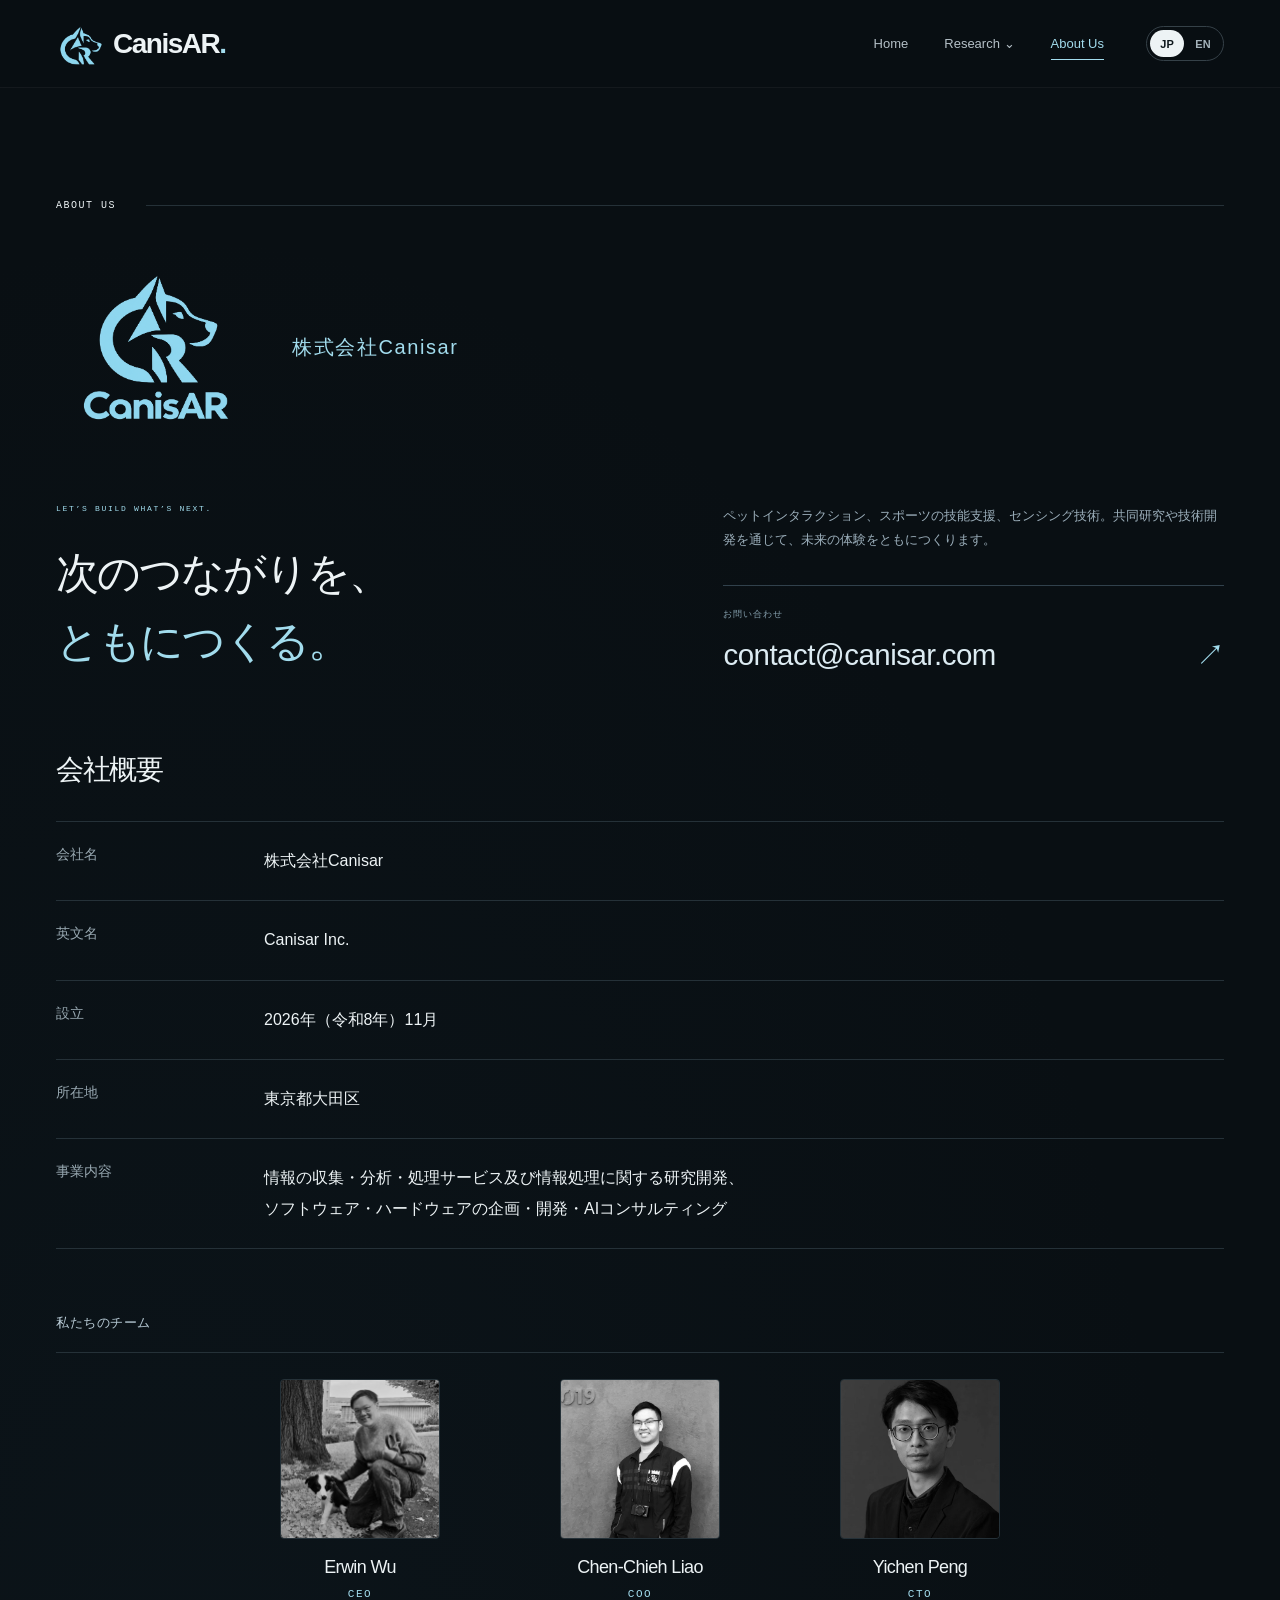
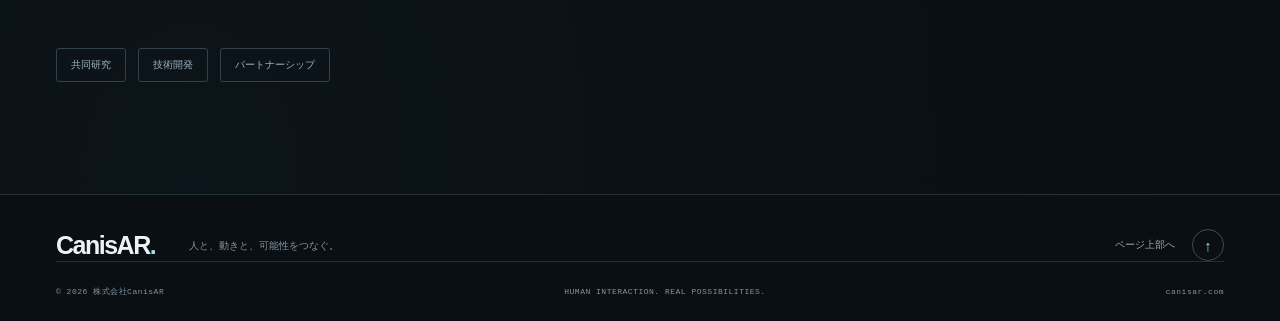
==== commit e3483b18: "Use Canisar Inc. as the English company name" ====
--- a/contact.html
+++ b/contact.html
@@ -23,7 +23,7 @@
     <section id="contact" class="section contact-section" aria-labelledby="contact-title">
       <div class="container">
         <div class="section-kicker"><span>ABOUT US</span><span class="section-line"></span></div>
-        <div class="company-identity"><img src="assets/brand/canisar-lockup.png" width="1254" height="1254" alt="CanisAR" loading="lazy"><p data-ja="株式会社Canisar" data-en="Canisar Co., Ltd.">株式会社Canisar</p></div>
+        <div class="company-identity"><img src="assets/brand/canisar-lockup.png" width="1254" height="1254" alt="CanisAR" loading="lazy"><p data-ja="株式会社Canisar" data-en="Canisar Inc.">株式会社Canisar</p></div>
         <div class="contact-layout">
           <div><p class="eyebrow contact-eyebrow">LET’S BUILD WHAT’S NEXT.</p><h1 id="contact-title" class="contact-page-title"><span data-ja="次のつながりを、" data-en="A new kind of bond.">次のつながりを、</span><span class="accent" data-ja="ともにつくる。" data-en="Let’s build it together.">ともにつくる。</span></h1></div>
           <div class="contact-copy"><p data-ja="ペットインタラクション、スポーツの技能支援、センシング技術。共同研究や技術開発を通じて、未来の体験をともにつくります。" data-en="Pet interaction, sports skill support, and sensing technology. Let’s build future experiences through research collaboration and technology development.">ペットインタラクション、スポーツの技能支援、センシング技術。共同研究や技術開発を通じて、未来の体験をともにつくります。</p><div class="contact-channel" id="contact-channel"><span class="contact-caption" data-ja="お問い合わせ" data-en="GET IN TOUCH">お問い合わせ</span><a class="contact-email" href="mailto:contact@canisar.com">contact@canisar.com<span aria-hidden="true">↗</span></a></div></div>
@@ -32,7 +32,7 @@
           <h2 id="company-profile-title" data-ja="会社概要" data-en="Company Profile">会社概要</h2>
           <dl class="company-details">
             <div><dt data-ja="会社名" data-en="Company name">会社名</dt><dd>株式会社Canisar</dd></div>
-            <div><dt data-ja="英文名" data-en="English name">英文名</dt><dd>Canisar Co., Ltd.</dd></div>
+            <div><dt data-ja="英文名" data-en="English name">英文名</dt><dd>Canisar Inc.</dd></div>
             <div><dt data-ja="設立" data-en="Establishment">設立</dt><dd data-ja="2026年（令和8年）11月" data-en="November 2026">2026年（令和8年）11月</dd></div>
             <div><dt data-ja="所在地" data-en="Location">所在地</dt><dd data-ja="東京都大田区" data-en="Ota-ku, Tokyo, Japan">東京都大田区</dd></div>
             <div><dt data-ja="事業内容" data-en="Business activities">事業内容</dt><dd><p data-ja="情報の収集・分析・処理サービス及び情報処理に関する研究開発、" data-en="Information collection, analysis and processing services; research and development in information processing;">情報の収集・分析・処理サービス及び情報処理に関する研究開発、</p><p data-ja="ソフトウェア・ハードウェアの企画・開発・AIコンサルティング" data-en="Software and hardware planning and development; AI consulting.">ソフトウェア・ハードウェアの企画・開発・AIコンサルティング</p></dd></div>
@@ -74,6 +74,6 @@
       </div>
     </section>
   </main>
-  <footer class="site-footer"><div class="container"><div class="footer-top"><a class="brand footer-brand" href="./" data-page-link>CanisAR<span class="brand-dot">.</span></a><p data-ja="人と、動きと、可能性をつなぐ。" data-en="Human interaction. Real possibilities.">人と、動きと、可能性をつなぐ。</p><a class="back-top" href="#top"><span data-ja="ページ上部へ" data-en="Back to top">ページ上部へ</span><span aria-hidden="true">↑</span></a></div><div class="footer-bottom"><span data-ja="© 2026 株式会社CanisAR" data-en="© 2026 CanisAR Inc.">© 2026 株式会社CanisAR</span><span>HUMAN INTERACTION. REAL POSSIBILITIES.</span><span>canisar.com</span></div></div></footer>
+  <footer class="site-footer"><div class="container"><div class="footer-top"><a class="brand footer-brand" href="./" data-page-link>CanisAR<span class="brand-dot">.</span></a><p data-ja="人と、動きと、可能性をつなぐ。" data-en="Human interaction. Real possibilities.">人と、動きと、可能性をつなぐ。</p><a class="back-top" href="#top"><span data-ja="ページ上部へ" data-en="Back to top">ページ上部へ</span><span aria-hidden="true">↑</span></a></div><div class="footer-bottom"><span data-ja="© 2026 株式会社CanisAR" data-en="© 2026 Canisar Inc.">© 2026 株式会社CanisAR</span><span>HUMAN INTERACTION. REAL POSSIBILITIES.</span><span>canisar.com</span></div></div></footer>
 </body>
 </html>
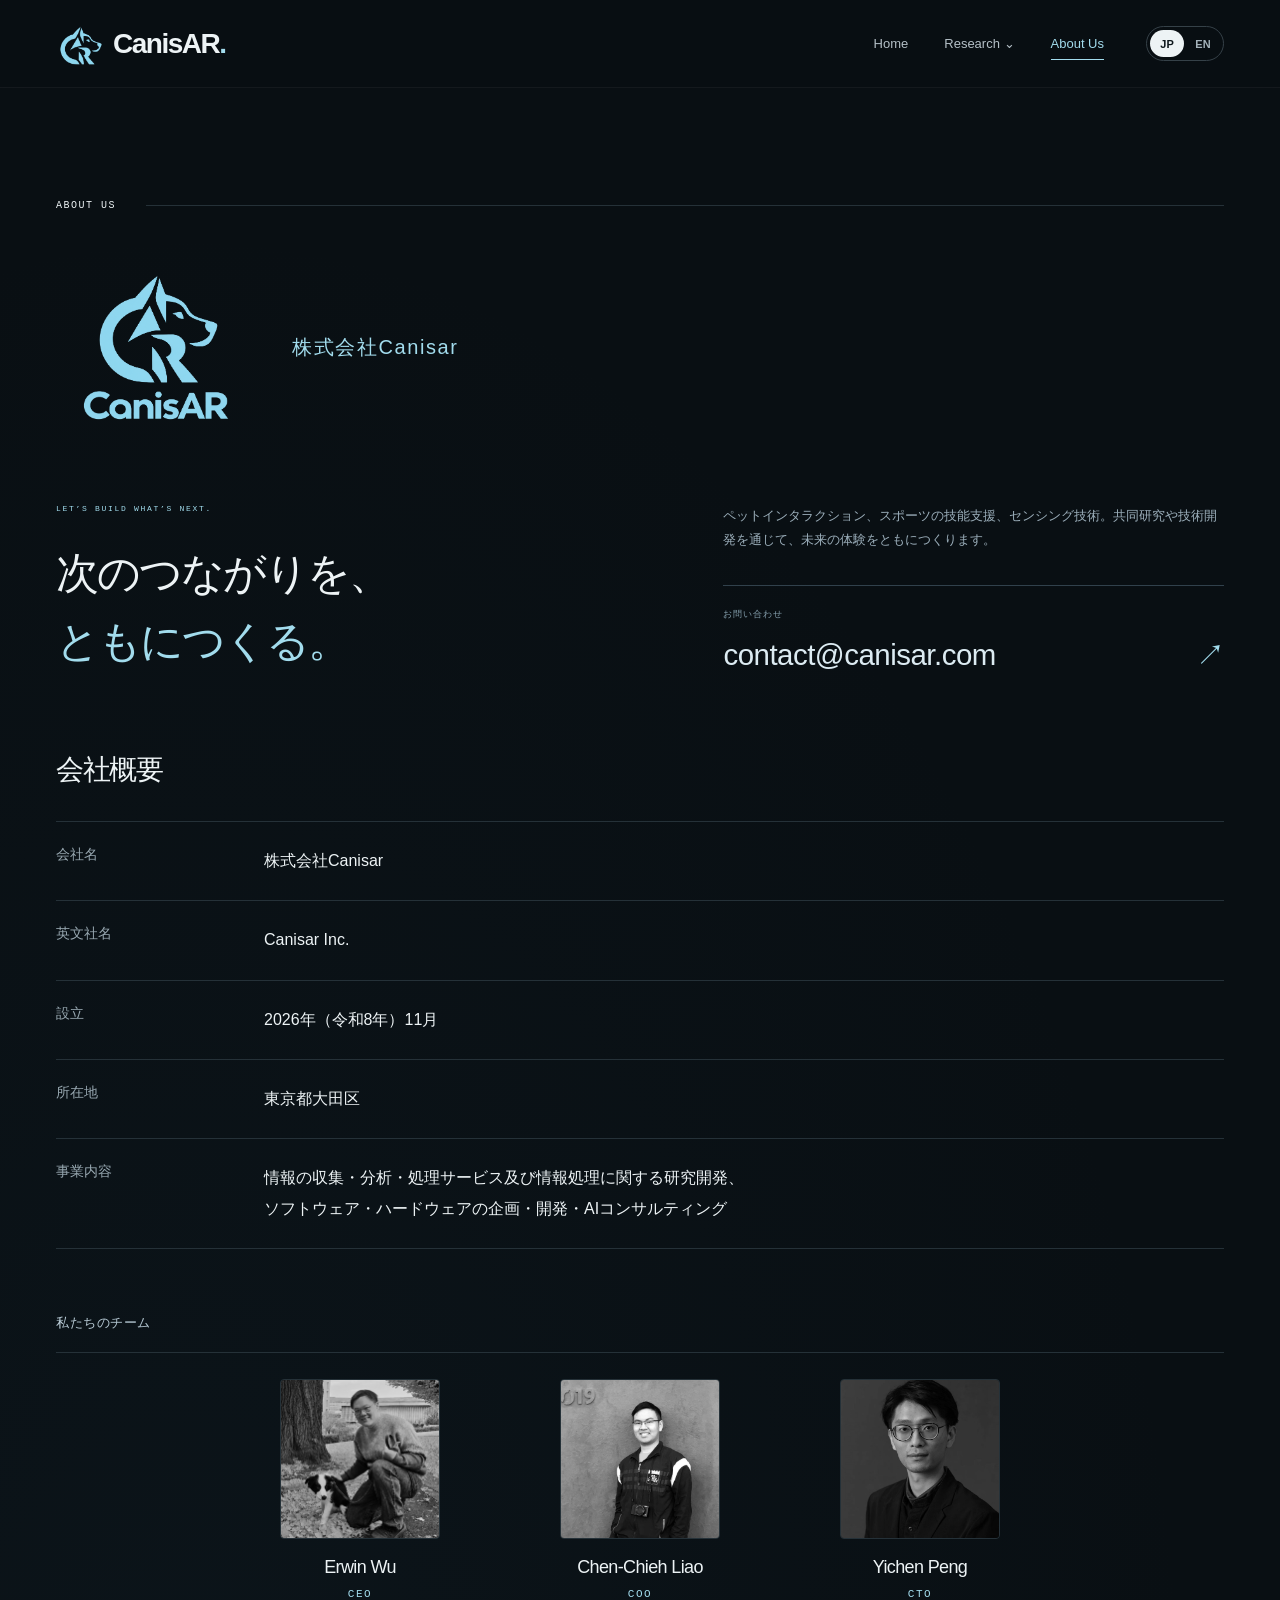
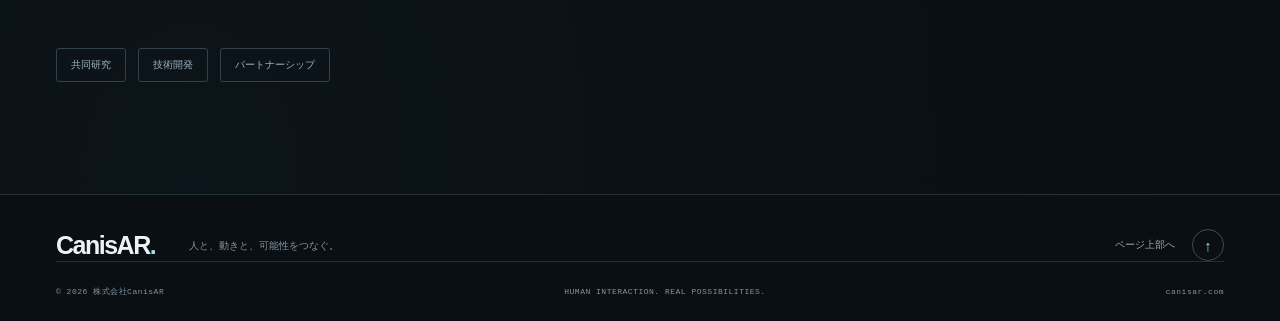
==== commit fc00ee2c: "Use natural Japanese label for English company name" ====
--- a/contact.html
+++ b/contact.html
@@ -32,7 +32,7 @@
           <h2 id="company-profile-title" data-ja="会社概要" data-en="Company Profile">会社概要</h2>
           <dl class="company-details">
             <div><dt data-ja="会社名" data-en="Company name">会社名</dt><dd>株式会社Canisar</dd></div>
-            <div><dt data-ja="英文名" data-en="English name">英文名</dt><dd>Canisar Inc.</dd></div>
+            <div><dt data-ja="英文社名" data-en="English name">英文社名</dt><dd>Canisar Inc.</dd></div>
             <div><dt data-ja="設立" data-en="Establishment">設立</dt><dd data-ja="2026年（令和8年）11月" data-en="November 2026">2026年（令和8年）11月</dd></div>
             <div><dt data-ja="所在地" data-en="Location">所在地</dt><dd data-ja="東京都大田区" data-en="Ota-ku, Tokyo, Japan">東京都大田区</dd></div>
             <div><dt data-ja="事業内容" data-en="Business activities">事業内容</dt><dd><p data-ja="情報の収集・分析・処理サービス及び情報処理に関する研究開発、" data-en="Information collection, analysis and processing services; research and development in information processing;">情報の収集・分析・処理サービス及び情報処理に関する研究開発、</p><p data-ja="ソフトウェア・ハードウェアの企画・開発・AIコンサルティング" data-en="Software and hardware planning and development; AI consulting.">ソフトウェア・ハードウェアの企画・開発・AIコンサルティング</p></dd></div>
--- a/styles.css
+++ b/styles.css
@@ -329,6 +329,19 @@
   height:auto;
 }
 
+.hero-particles {
+  position:absolute;
+  inset:0;
+  width:100%;
+  height:100%;
+  pointer-events:none;
+  opacity:0;
+  -webkit-mask-image:radial-gradient(ellipse at 50% 48%,#000 35%,transparent 72%);
+  mask-image:radial-gradient(ellipse at 50% 48%,#000 35%,transparent 72%);
+}
+.particles-ready .hero-particles {opacity:1}
+.particles-ready .companion {opacity:0}
+
 .visual-topline {
   position:absolute;
   top:30px;
